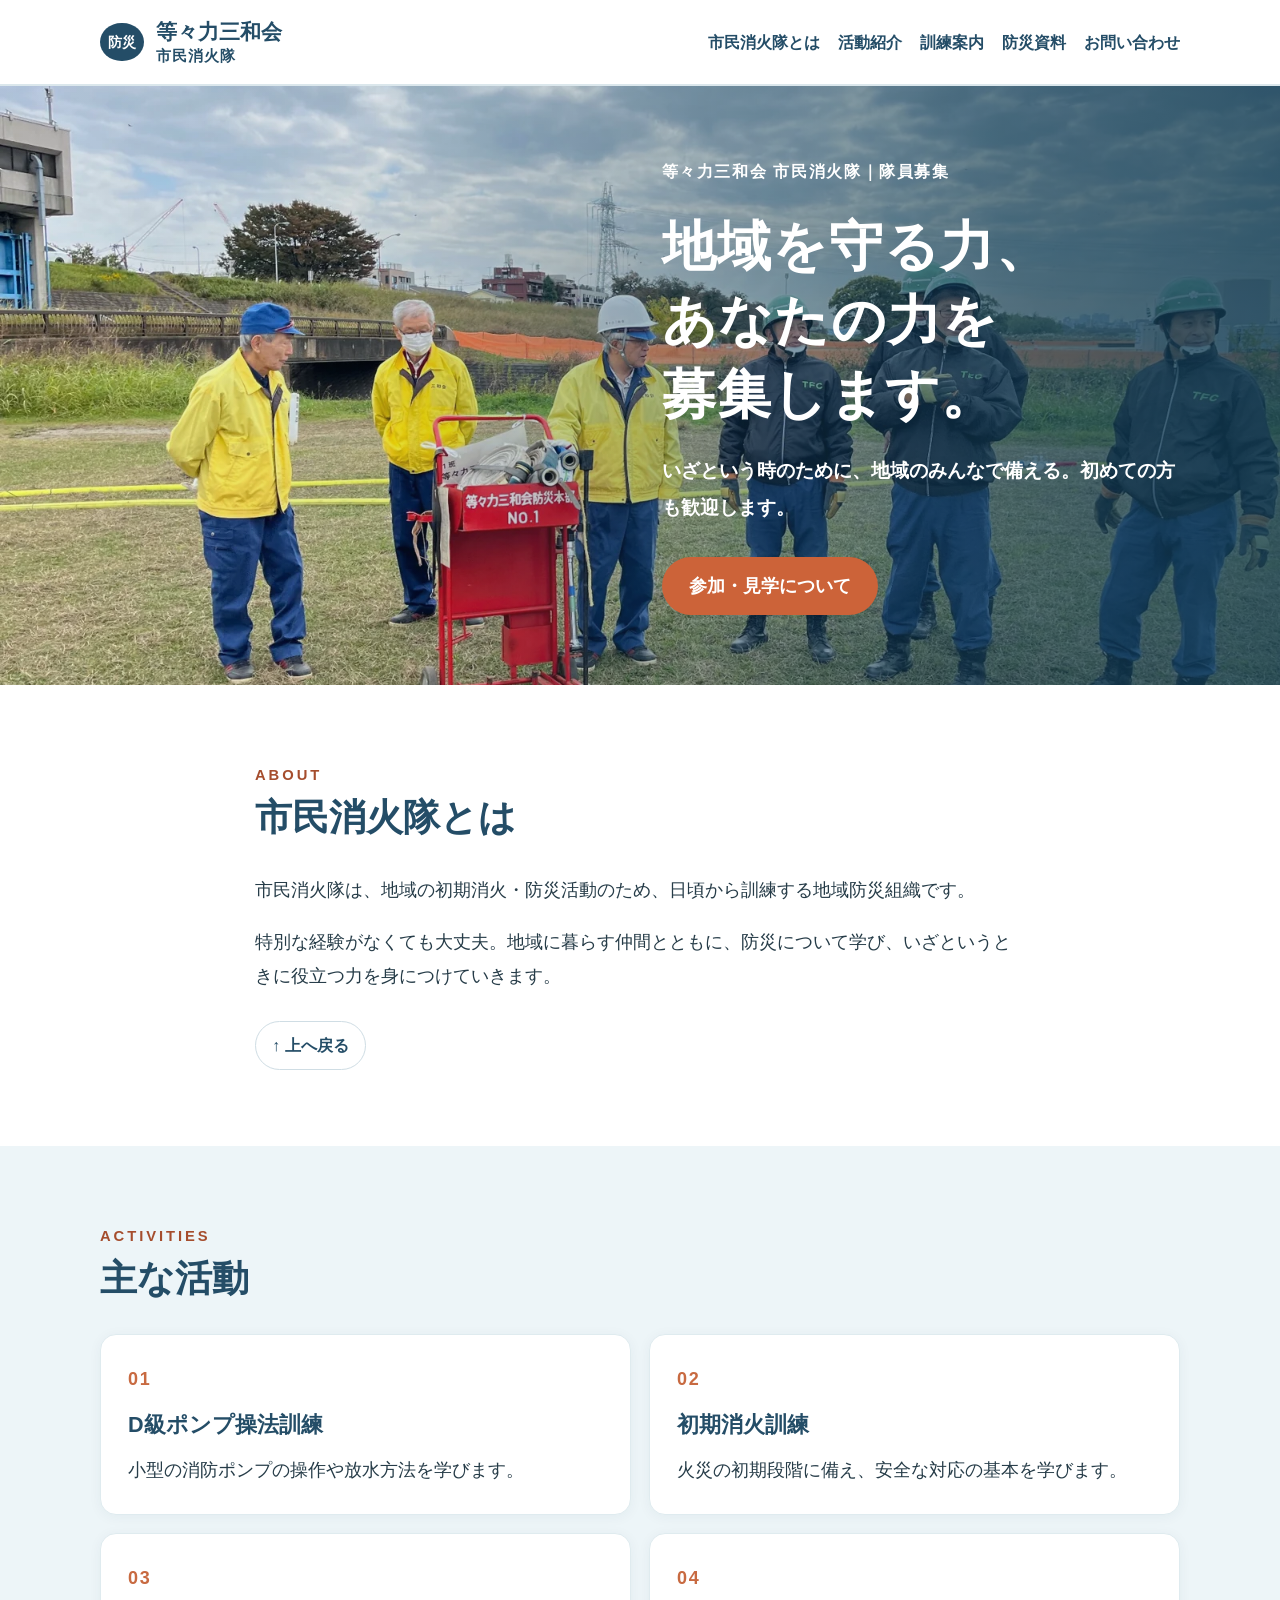
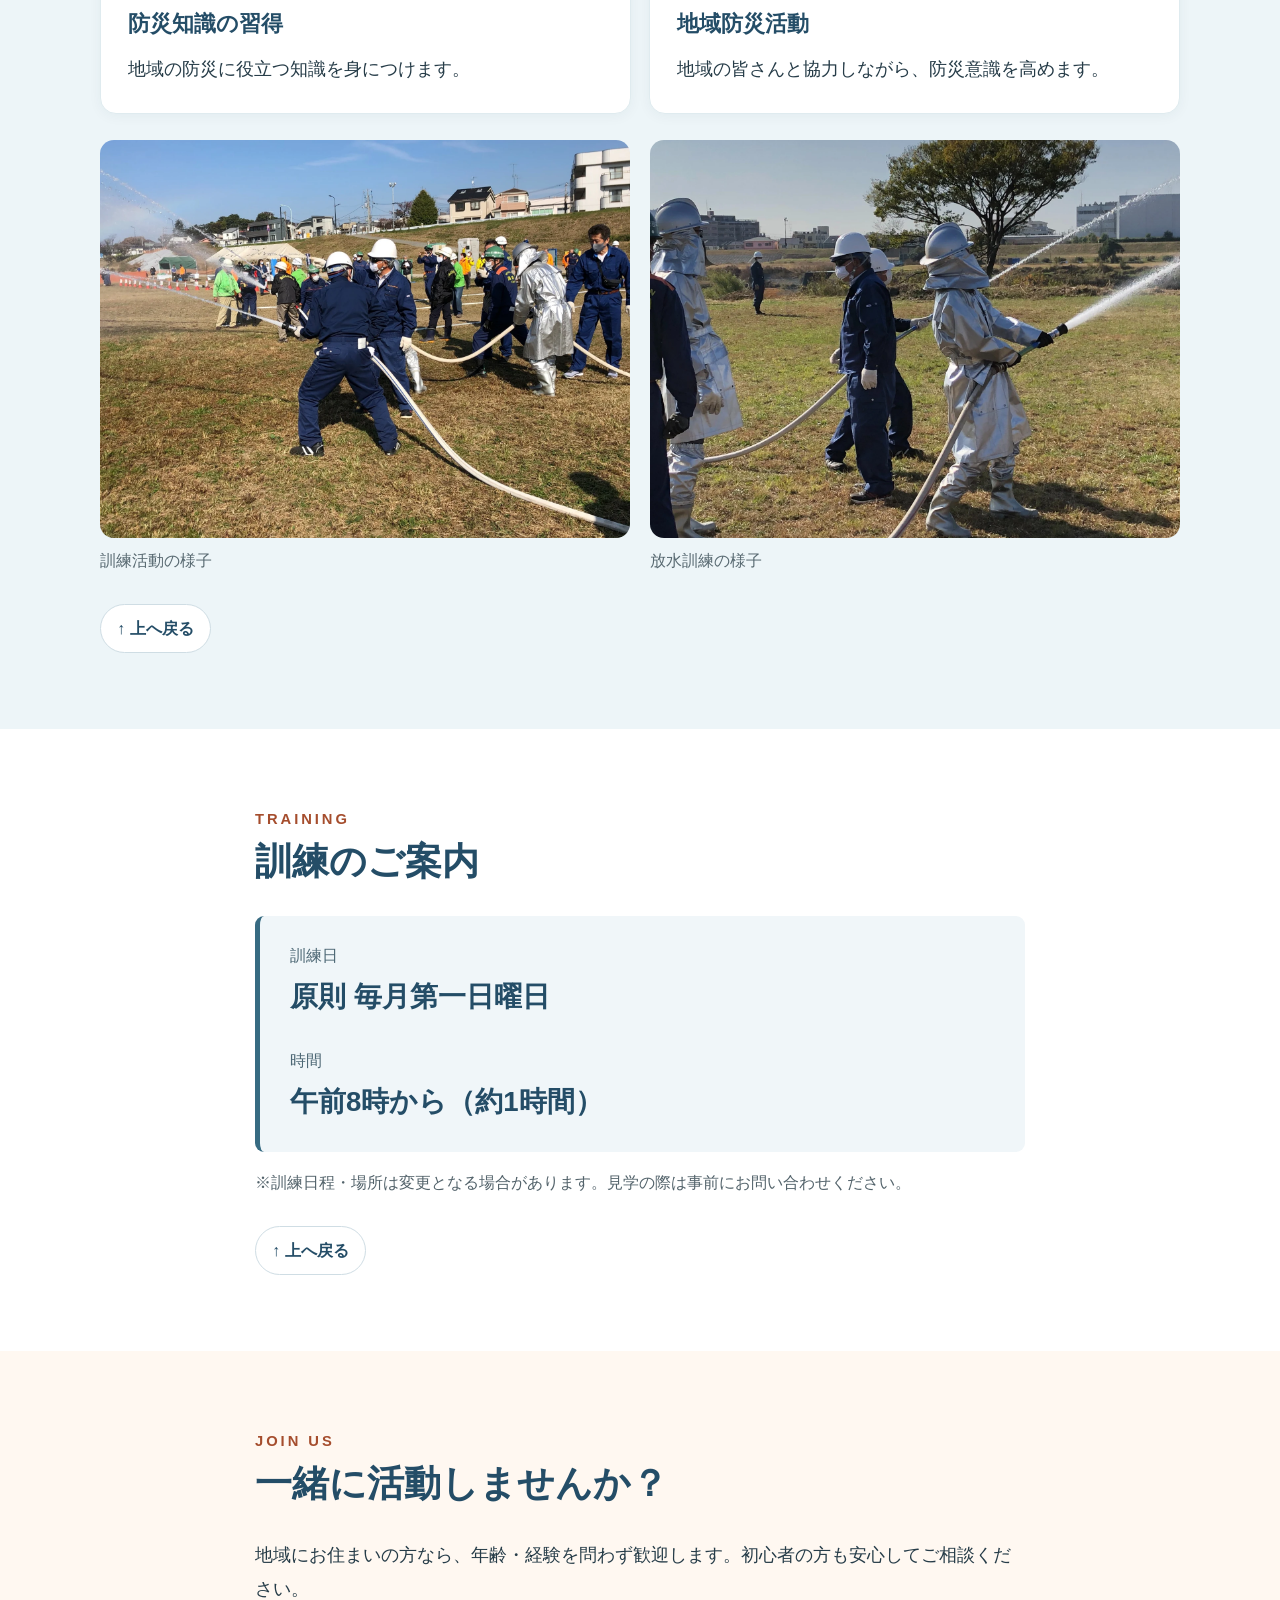
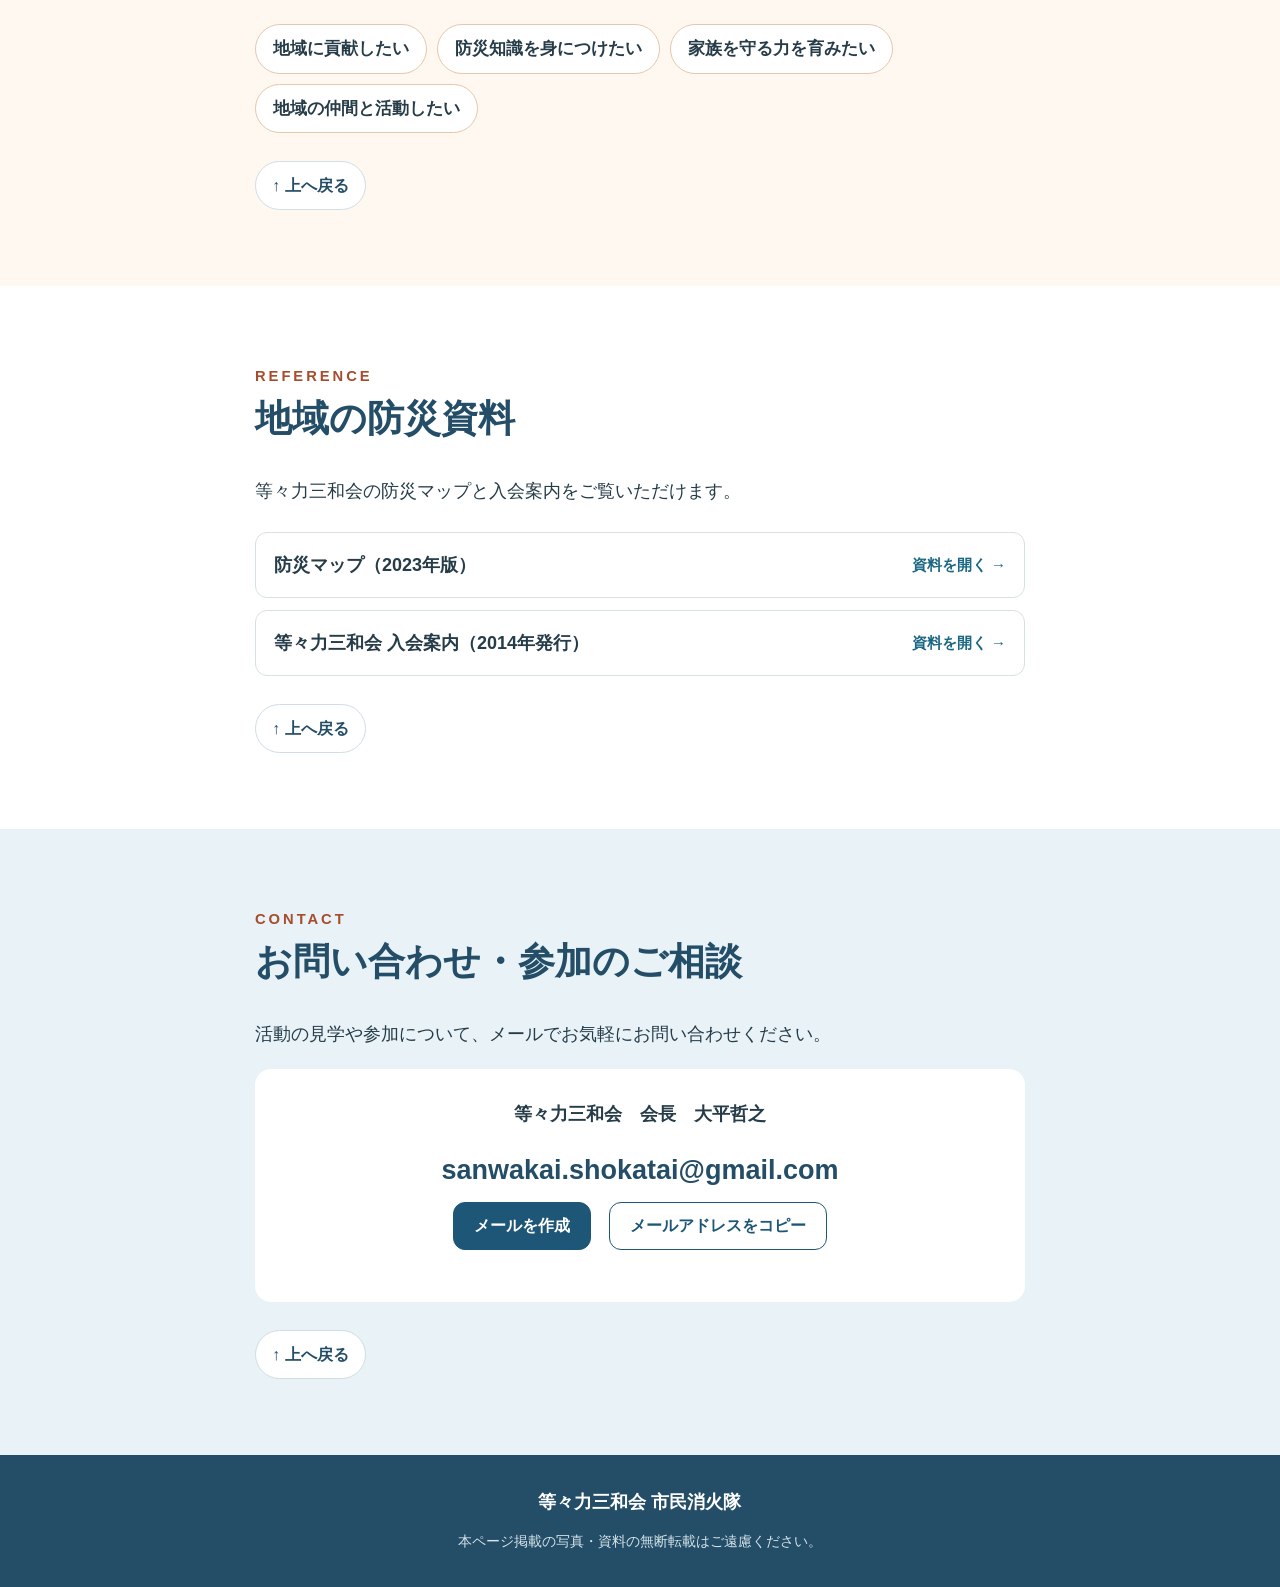
==== index.html @ b54fa3dc "市民消火隊ホームページ 初回登録" ====
<!doctype html>
<html lang="ja">
<head>
<meta charset="utf-8">
<meta name="viewport" content="width=device-width, initial-scale=1">
<meta name="description" content="等々力三和会 市民消火隊の活動紹介と隊員募集。原則毎月第一日曜日の午前8時から訓練を行っています。">
<meta name="theme-color" content="#173f56">
<title>市民消火隊員募集｜等々力三和会</title>
<link rel="stylesheet" href="style.css">
</head>
<body>
<a class="skip" href="#main">本文へ移動</a>
<header class="header" id="page-top">
 <div class="wrap header-inner">
  <a class="brand" href="#top"><span class="brand-mark">防災</span><span>等々力三和会<small>市民消火隊</small></span></a>
  <nav aria-label="ページ内メニュー">
    <a href="#about">市民消火隊とは</a>
    <a href="#activities">活動紹介</a>
    <a href="#schedule">訓練案内</a>
    <a href="#resources">防災資料</a>
    <a href="#contact">お問い合わせ</a>
  </nav>
 </div>
</header>

<main id="main">
<section class="hero" id="top" aria-labelledby="hero-title">
 <img class="hero-img" src="images/training-team.webp" alt="訓練会場で小型ポンプを囲む参加者の様子" width="1536" height="1024">
 <div class="hero-shade"></div>
 <div class="wrap hero-content">
  <div class="hero-text">
   <p class="kicker">等々力三和会 市民消火隊｜隊員募集</p>
   <h1 id="hero-title">地域を守る力、<br>あなたの力を<br>募集します。</h1>
   <p class="hero-lead">いざという時のために、地域のみんなで備える。<br>初めての方も歓迎します。</p>
   <a href="#contact" class="button button-accent">参加・見学について</a>
  </div>
 </div>
</section>

<section class="section" id="about">
 <div class="wrap narrow">
  <p class="eyebrow">ABOUT</p>
  <h2>市民消火隊とは</h2>
  <p>市民消火隊は、地域の初期消火・防災活動のため、日頃から訓練する地域防災組織です。</p>
  <p>特別な経験がなくても大丈夫。地域に暮らす仲間とともに、防災について学び、いざというときに役立つ力を身につけていきます。</p>
  <p class="backline"><a class="back-button" href="#page-top">↑ 上へ戻る</a></p>
 </div>
</section>

<section class="section section-tint" id="activities">
 <div class="wrap">
  <p class="eyebrow">ACTIVITIES</p>
  <h2>主な活動</h2>
  <div class="cards">
    <article class="card"><span class="number">01</span><h3>D級ポンプ操法訓練</h3><p>小型の消防ポンプの操作や放水方法を学びます。</p></article>
    <article class="card"><span class="number">02</span><h3>初期消火訓練</h3><p>火災の初期段階に備え、安全な対応の基本を学びます。</p></article>
    <article class="card"><span class="number">03</span><h3>防災知識の習得</h3><p>地域の防災に役立つ知識を身につけます。</p></article>
    <article class="card"><span class="number">04</span><h3>地域防災活動</h3><p>地域の皆さんと協力しながら、防災意識を高めます。</p></article>
  </div>
  <div class="photos">
    <figure><img src="images/training-wide.webp" loading="lazy" alt="屋外での合同放水訓練の様子"><figcaption>訓練活動の様子</figcaption></figure>
    <figure><img src="images/training-water.webp" loading="lazy" alt="放水訓練を行う隊員の様子"><figcaption>放水訓練の様子</figcaption></figure>
  </div>
  <p class="backline"><a class="back-button" href="#page-top">↑ 上へ戻る</a></p>
 </div>
</section>

<section class="section" id="schedule">
 <div class="wrap narrow">
  <p class="eyebrow">TRAINING</p>
  <h2>訓練のご案内</h2>
  <div class="schedule-box">
    <div><span>訓練日</span><strong>原則 毎月第一日曜日</strong></div>
    <div><span>時間</span><strong>午前8時から（約1時間）</strong></div>
  </div>
  <p class="note">※訓練日程・場所は変更となる場合があります。見学の際は事前にお問い合わせください。</p>
  <p class="backline"><a class="back-button" href="#page-top">↑ 上へ戻る</a></p>
 </div>
</section>

<section class="section section-soft" id="join">
 <div class="wrap narrow">
  <p class="eyebrow">JOIN US</p>
  <h2>一緒に活動しませんか？</h2>
  <p>地域にお住まいの方なら、年齢・経験を問わず歓迎します。初心者の方も安心してご相談ください。</p>
  <div class="pill-list">
    <span>地域に貢献したい</span>
    <span>防災知識を身につけたい</span>
    <span>家族を守る力を育みたい</span>
    <span>地域の仲間と活動したい</span>
  </div>
  <p class="backline"><a class="back-button" href="#page-top">↑ 上へ戻る</a></p>
 </div>
</section>

<section class="section" id="resources">
 <div class="wrap narrow">
  <p class="eyebrow">REFERENCE</p>
  <h2>地域の防災資料</h2>
  <p>等々力三和会の防災マップと入会案内をご覧いただけます。</p>
  <div class="resource-list">
    <a href="materials/防災マップ.pdf">防災マップ（2023年版）<span>資料を開く →</span></a>
    <a href="materials/入会案内.pdf">等々力三和会 入会案内（2014年発行）<span>資料を開く →</span></a>
  </div>
  <p class="backline"><a class="back-button" href="#page-top">↑ 上へ戻る</a></p>
 </div>
</section>


<section class="section section-contact" id="contact">
 <div class="wrap narrow">
  <p class="eyebrow">CONTACT</p>
  <h2>お問い合わせ・参加のご相談</h2>
  <p>活動の見学や参加について、メールでお気軽にお問い合わせください。</p>

  <div class="contact-card">
   <strong>等々力三和会　会長　大平哲之</strong>
   <p class="phone-wait" id="contact-email">sanwakai.shokatai@gmail.com</p>
   <p>
    <a class="phone-link" href="mailto:sanwakai.shokatai@gmail.com">メールを作成</a>
    <button type="button" class="phone-link" id="copy-email-button">メールアドレスをコピー</button>
   </p>
   <p id="copy-email-message" role="status" aria-live="polite"></p>
  </div>
  <p class="backline"><a class="back-button" href="#page-top">↑ 上へ戻る</a></p>
 </div>
</section>
  
</main>

<footer>
  <div class="wrap">
    <p>等々力三和会 市民消火隊</p>
    <small>本ページ掲載の写真・資料の無断転載はご遠慮ください。</small>
  </div>
</footer>

<script>
document.getElementById("copy-email-button").addEventListener("click", async function () {
  const email = "sanwakai.shokatai@gmail.com";
  const message = document.getElementById("copy-email-message");

  try {
    if (navigator.clipboard && window.isSecureContext) {
      await navigator.clipboard.writeText(email);
    } else {
      const field = document.createElement("textarea");
      field.value = email;
      field.style.position = "fixed";
      field.style.opacity = "0";
      document.body.appendChild(field);
      field.select();
      const copied = document.execCommand("copy");
      field.remove();
      if (!copied) throw new Error("copy failed");
    }
    message.textContent = "メールアドレスをコピーしました。";
  } catch (error) {
    message.textContent = "コピーできませんでした。表示されたメールアドレスを選択してコピーしてください。";
  }
});
</script>
</body>
</html>
---- style.css ----
*{box-sizing:border-box}
:root{--brand-navy:#244d67;--brand-orange:#cc6339;--pale-blue:#edf5f8;--text:#263c48}
html{scroll-behavior:smooth;font-size:18px}
body{margin:0;color:var(--text);background:#fff;font-family:"Yu Gothic","Hiragino Kaku Gothic ProN","Meiryo",sans-serif;font-size:1rem;line-height:1.9}
a{color:inherit}
img{max-width:100%;display:block}
.wrap{width:min(1080px,calc(100% - 40px));margin-inline:auto}
.narrow{max-width:770px}
.skip{position:absolute;left:-9999px;background:#fff;padding:10px;z-index:10}
.skip:focus{left:10px}
.header{background:#fff;border-bottom:2px solid #dbe7ec}
.header-inner{display:flex;justify-content:space-between;align-items:center;gap:20px;min-height:84px}
.brand{text-decoration:none;display:flex;gap:12px;align-items:center;font-weight:800;color:var(--brand-navy);font-size:1.18rem;line-height:1.35}
.brand small{display:block;font-size:.83rem;letter-spacing:.07em}
.brand-mark{background:var(--brand-navy);color:#fff;font-size:.78rem;padding:10px 8px;border-radius:50%}
nav{display:flex;gap:18px;flex-wrap:wrap}
nav a{text-decoration:none;font-size:.9rem;font-weight:700;color:var(--brand-navy)}
nav a:hover,nav a:focus{text-decoration:underline}

.hero{position:relative;min-height:570px;display:flex;align-items:center;color:#fff;background:var(--brand-navy);overflow:hidden}
.hero-img,.hero-shade{position:absolute;inset:0;width:100%;height:100%}
.hero-img{object-fit:cover;object-position:center 39%}
.hero-shade{
  background:linear-gradient(90deg,
    rgba(18,60,82,.03) 0%,
    rgba(18,60,82,.10) 30%,
    rgba(18,60,82,.42) 57%,
    rgba(18,60,82,.68) 78%,
    rgba(18,60,82,.80) 100%)
}
.hero-content{position:relative;padding-block:70px}
.kicker{font-weight:800;letter-spacing:.1em;font-size:.9rem}
.hero h1{font-size:clamp(2.25rem,5vw,3.6rem);line-height:1.38;letter-spacing:.025em;margin:22px 0}
.hero-lead{font-weight:600;font-size:1.06rem}
.button{display:inline-block;background:var(--brand-orange);color:#fff;text-decoration:none;padding:12px 27px;border-radius:40px;font-weight:800;margin-top:12px}
.button:hover,.button:focus{background:#a94b28}

.section{padding:76px 0}
.section-tint{background:var(--pale-blue)}
.section-soft{background:#fff8f1}
.section-contact{background:#e8f2f7}
.eyebrow{color:#a54d2d;font-weight:900;font-size:.82rem;letter-spacing:.2em;margin:0 0 2px}
h2{font-size:clamp(1.65rem,3vw,2.05rem);color:var(--brand-navy);margin:0 0 28px;line-height:1.45}
h3{font-size:1.2rem;color:var(--brand-navy);margin:8px 0}
p{margin-top:0}

.cards{display:grid;grid-template-columns:repeat(2,minmax(0,1fr));gap:18px}
.card{padding:27px;border-radius:16px;background:#fff;border:1px solid #dfebef;box-shadow:0 2px 13px rgba(19,51,69,.05)}
.card p{font-size:1rem;margin-bottom:0}
.number{color:#c86a41;font-weight:900;letter-spacing:.1em}

.photos{display:grid;grid-template-columns:repeat(2,minmax(0,1fr));gap:20px;margin-top:26px}
figure{margin:0}
figure img{width:100%;aspect-ratio:4/3;object-fit:cover;border-radius:14px}
figcaption{font-size:.88rem;color:#586971;margin-top:8px}

.schedule-box{background:#f0f6f9;border-left:5px solid #376b82;padding:24px 30px;border-radius:9px;display:grid;gap:22px}
.schedule-box span{font-size:.9rem;display:block;color:#4d6875}
.schedule-box strong{display:block;color:var(--brand-navy);font-size:clamp(1.24rem,2.9vw,1.53rem)}
.note{font-size:.88rem;line-height:1.85;color:#53636b;margin-top:16px}

.pill-list{display:flex;flex-wrap:wrap;gap:10px}
.pill-list span{border:1px solid #e7c6a9;background:#fff;border-radius:25px;padding:8px 17px;font-weight:700;font-size:.92rem}

.resource-list{display:grid;gap:12px;margin-top:24px}
.resource-list a{border:1px solid #d6e1e4;border-radius:12px;padding:15px 18px;text-decoration:none;font-weight:700;display:flex;justify-content:space-between;gap:12px;align-items:center;font-size:1rem}
.resource-list a span{white-space:nowrap;color:#196783;font-size:.83rem}
.resource-list a:hover,.resource-list a:focus{background:#edf5f6}

.contact-card{background:#fff;text-align:center;padding:28px 14px;border-radius:16px}
.phone-wait{font-weight:900;color:var(--brand-navy);font-size:1.5rem;margin:14px 0 0}
.phone-link{text-decoration:none;color:var(--brand-navy)}
.phone-link:hover,.phone-link:focus{text-decoration:underline}

.backline{margin:28px 0 0}
.back-button{
  display:inline-block;text-decoration:none;font-weight:700;
  color:var(--brand-navy);background:#fff;border:1px solid #cfdde4;
  border-radius:999px;padding:8px 16px;font-size:.9rem
}
.back-button:hover,.back-button:focus{background:#f3f8fa}

footer{background:var(--brand-navy);color:#fff;padding:30px 0;text-align:center}
footer p{font-weight:800;margin-bottom:4px}
footer small{font-size:.75rem;color:#d4e4ea}

@media(min-width:801px){
  .hero-content{
    display:flex;flex-direction:column;align-items:flex-start;
    width:min(1080px,calc(100% - 40px));
    padding-left:clamp(330px,43%,500px)
  }
}

@media(max-width:800px){
  .header-inner{display:block;padding:12px 0}
  nav{padding-top:12px;gap:9px 17px}
  .hero{min-height:550px}
  .hero-content{padding-left:40%}
  .hero-shade{
    background:linear-gradient(90deg,
      rgba(18,60,82,.08) 0%,
      rgba(18,60,82,.28) 42%,
      rgba(18,60,82,.76) 68%,
      rgba(18,60,82,.88) 100%)
  }
}

@media(max-width:560px){
  .wrap{width:min(100% - 32px,1080px)}
  .hero{min-height:570px;align-items:end}
  .hero-img{object-position:center}
  .hero-shade{background:linear-gradient(0deg,rgba(18,60,82,.92),rgba(18,60,82,.12) 92%)}
  .hero-content{padding-left:0;padding-block:35px 48px}
  .hero h1{font-size:2rem}
  .hero-lead{font-size:.96rem}
  .section{padding-top:52px;padding-bottom:52px}
  .cards,.photos{grid-template-columns:1fr}
  .resource-list a{flex-direction:column;align-items:start}
  .schedule-box{padding:18px}
  nav a{font-size:.83rem}
  h2{font-size:1.6rem}
  .card{padding:22px}
}

@media(prefers-reduced-motion:reduce){html{scroll-behavior:auto}}

/* トップの見出しと説明文をひとまとまりで右側に配置 */
.hero-text{width:100%}
@media(min-width:801px){
 .hero-content{display:block;width:min(1080px,calc(100% - 40px));padding-left:0}
 .hero-text{width:48%;margin-left:auto}
 .hero h1{font-size:clamp(2.15rem,4.2vw,3.15rem)}
 .hero-lead br{display:none}
}
@media(min-width:561px) and (max-width:800px){
 .hero-content{padding-left:0}
 .hero-text{width:54%;margin-left:auto}
 .hero h1{font-size:clamp(1.75rem,4vw,2.6rem)}
 .hero-lead br{display:none}
}
@media(max-width:560px){.hero-text{width:100%;margin-left:0}}
/* PDF閲覧ページ専用 */
.pdf-nav{background:#e8f2f7;border-bottom:1px solid #c9dce5;padding:14px 0}
.pdf-nav .wrap{display:flex;align-items:center;gap:12px;flex-wrap:wrap}
.pdf-nav a{display:inline-block;background:#fff;color:#244d67;border:1px solid #c5d7e0;border-radius:999px;padding:7px 16px;text-decoration:none;font-weight:700}
.pdf-nav a:hover,.pdf-nav a:focus{background:#dcecf3}
.pdf-page{padding:28px 0 42px}
.pdf-page h1{font-size:1.5rem;color:#244d67;line-height:1.45;margin:0 0 14px}
.pdf-frame{display:block;width:100%;height:75vh;min-height:470px;background:#f0f3f5;border:1px solid #becfd5;border-radius:8px}
.pdf-fallback{font-size:.85rem;margin-top:14px}
@media(max-width:560px){.pdf-frame{height:68vh;min-height:380px}}

/* お問い合わせ欄のボタン統一 */
.section-contact .contact-card .phone-link {
  display: inline-flex;
  align-items: center;
  justify-content: center;
  box-sizing: border-box;
  min-height: 48px;
  padding: 10px 20px;
  margin: 6px;
  border: 1px solid #1e5677;
  border-radius: 12px;
  background: #1e5677;
  color: #ffffff;
  font: inherit;
  font-size: 16px;
  font-weight: 600;
  line-height: 1.5;
  text-align: center;
  text-decoration: none;
  cursor: pointer;
}

.section-contact .contact-card button.phone-link {
  background: #ffffff;
  color: #1e5677;
}

.section-contact .contact-card .phone-link:hover,
.section-contact .contact-card .phone-link:focus-visible {
  background: #e8f3f9;
  color: #1e5677;
}

@media (max-width: 600px) {
  .section-contact .contact-card .phone-link {
    width: calc(100% - 12px);
    max-width: 320px;
  }
}
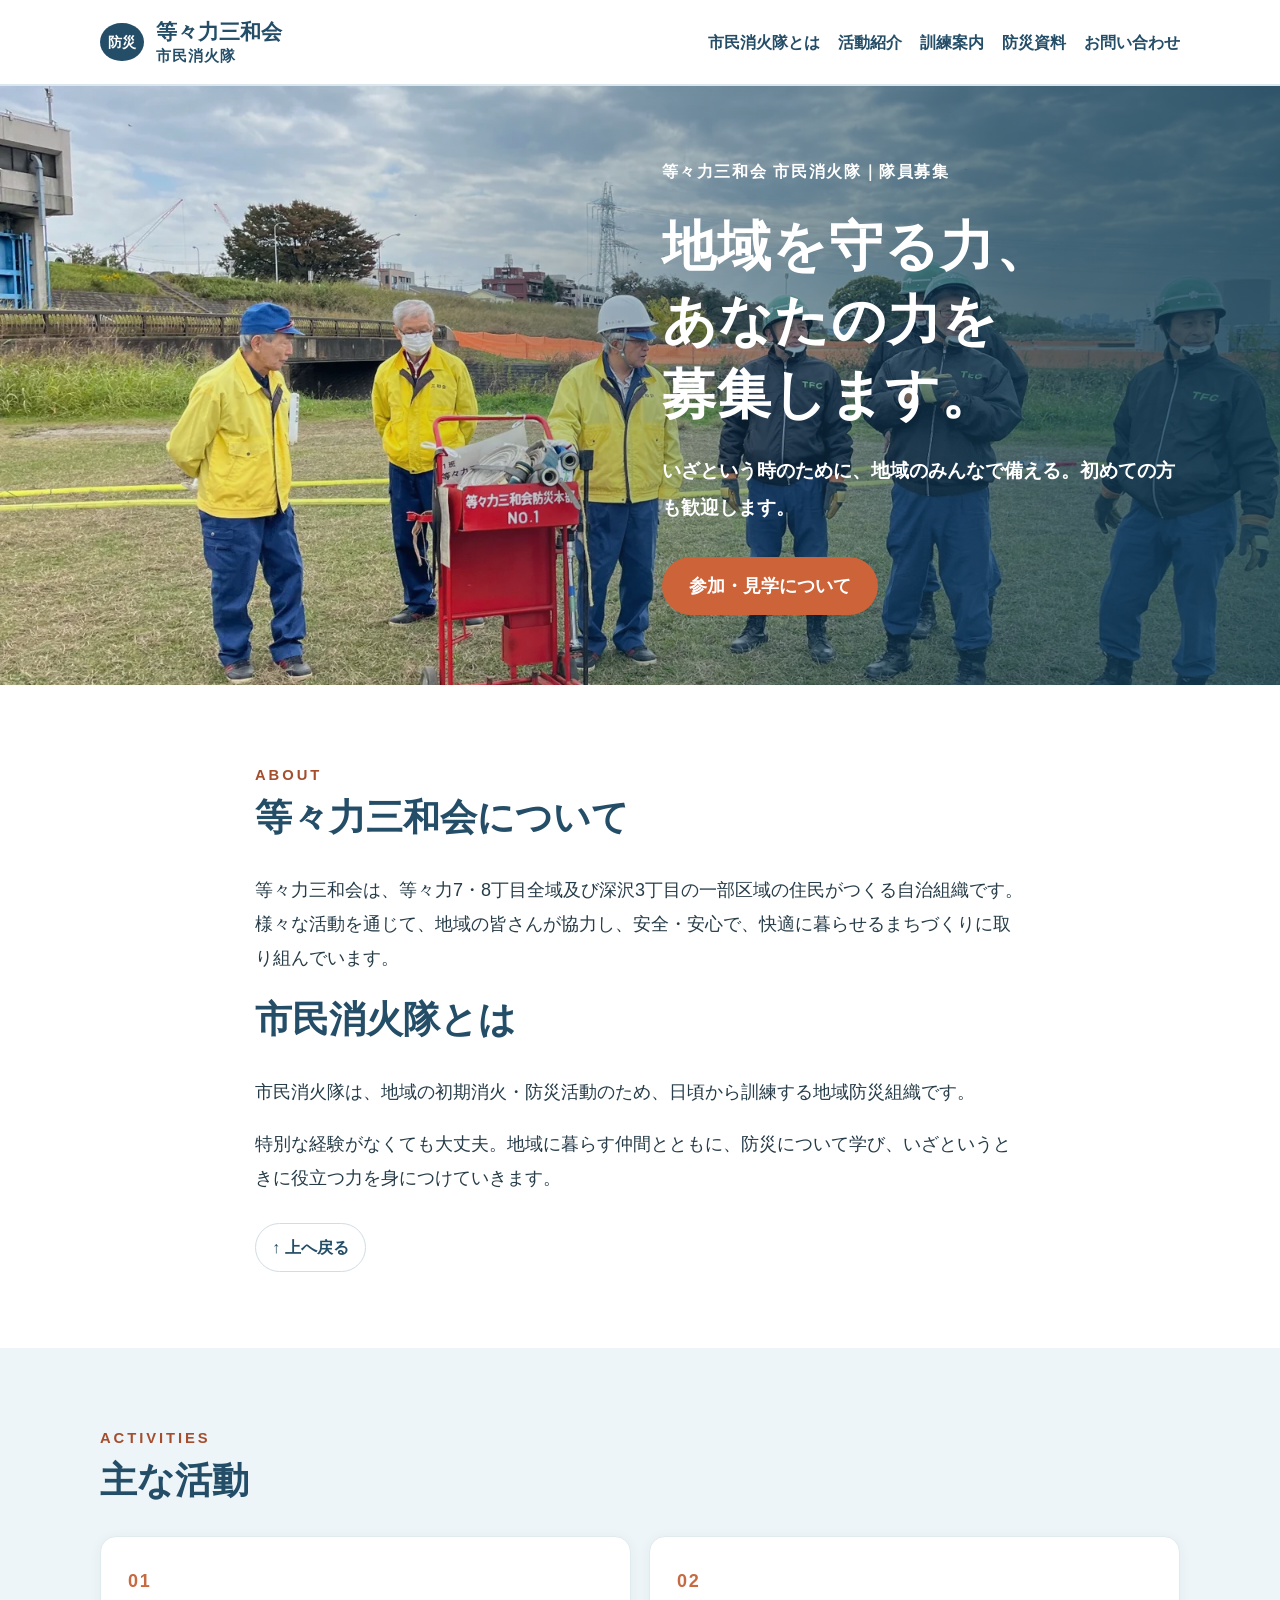
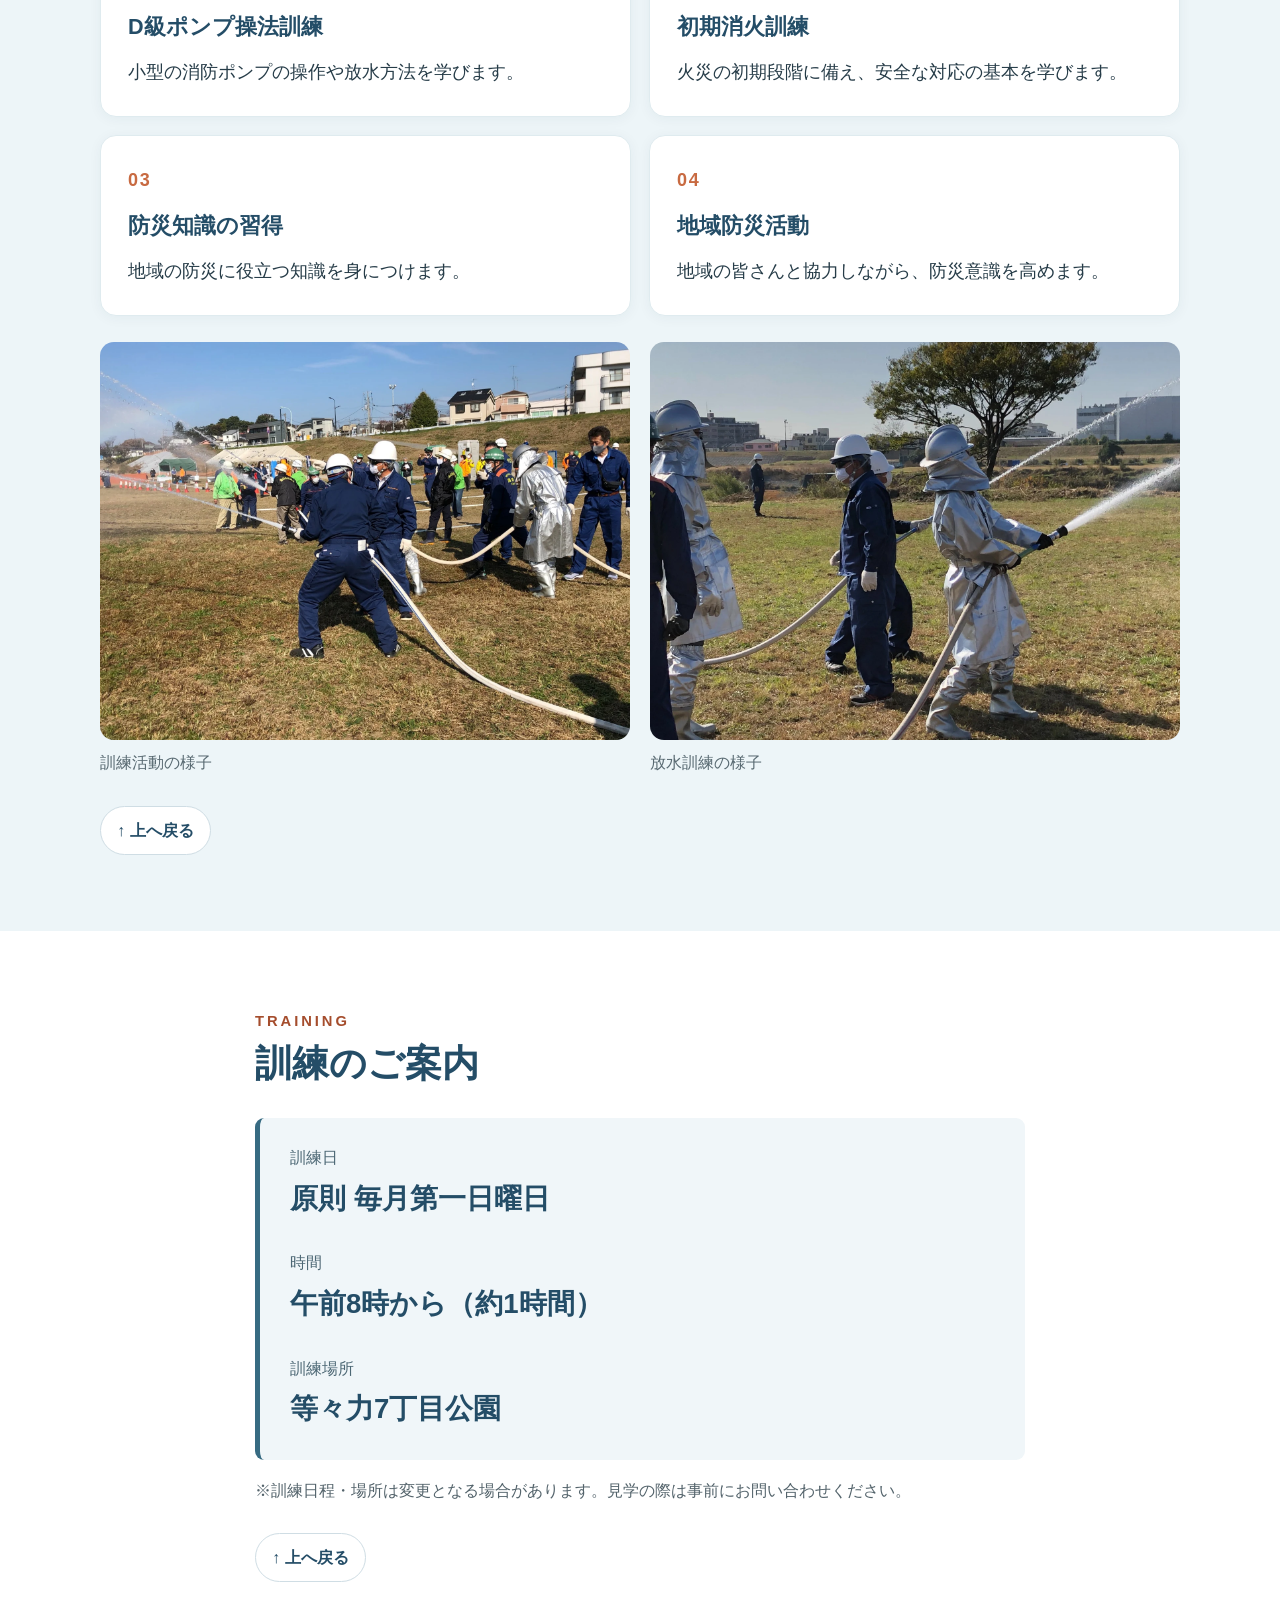
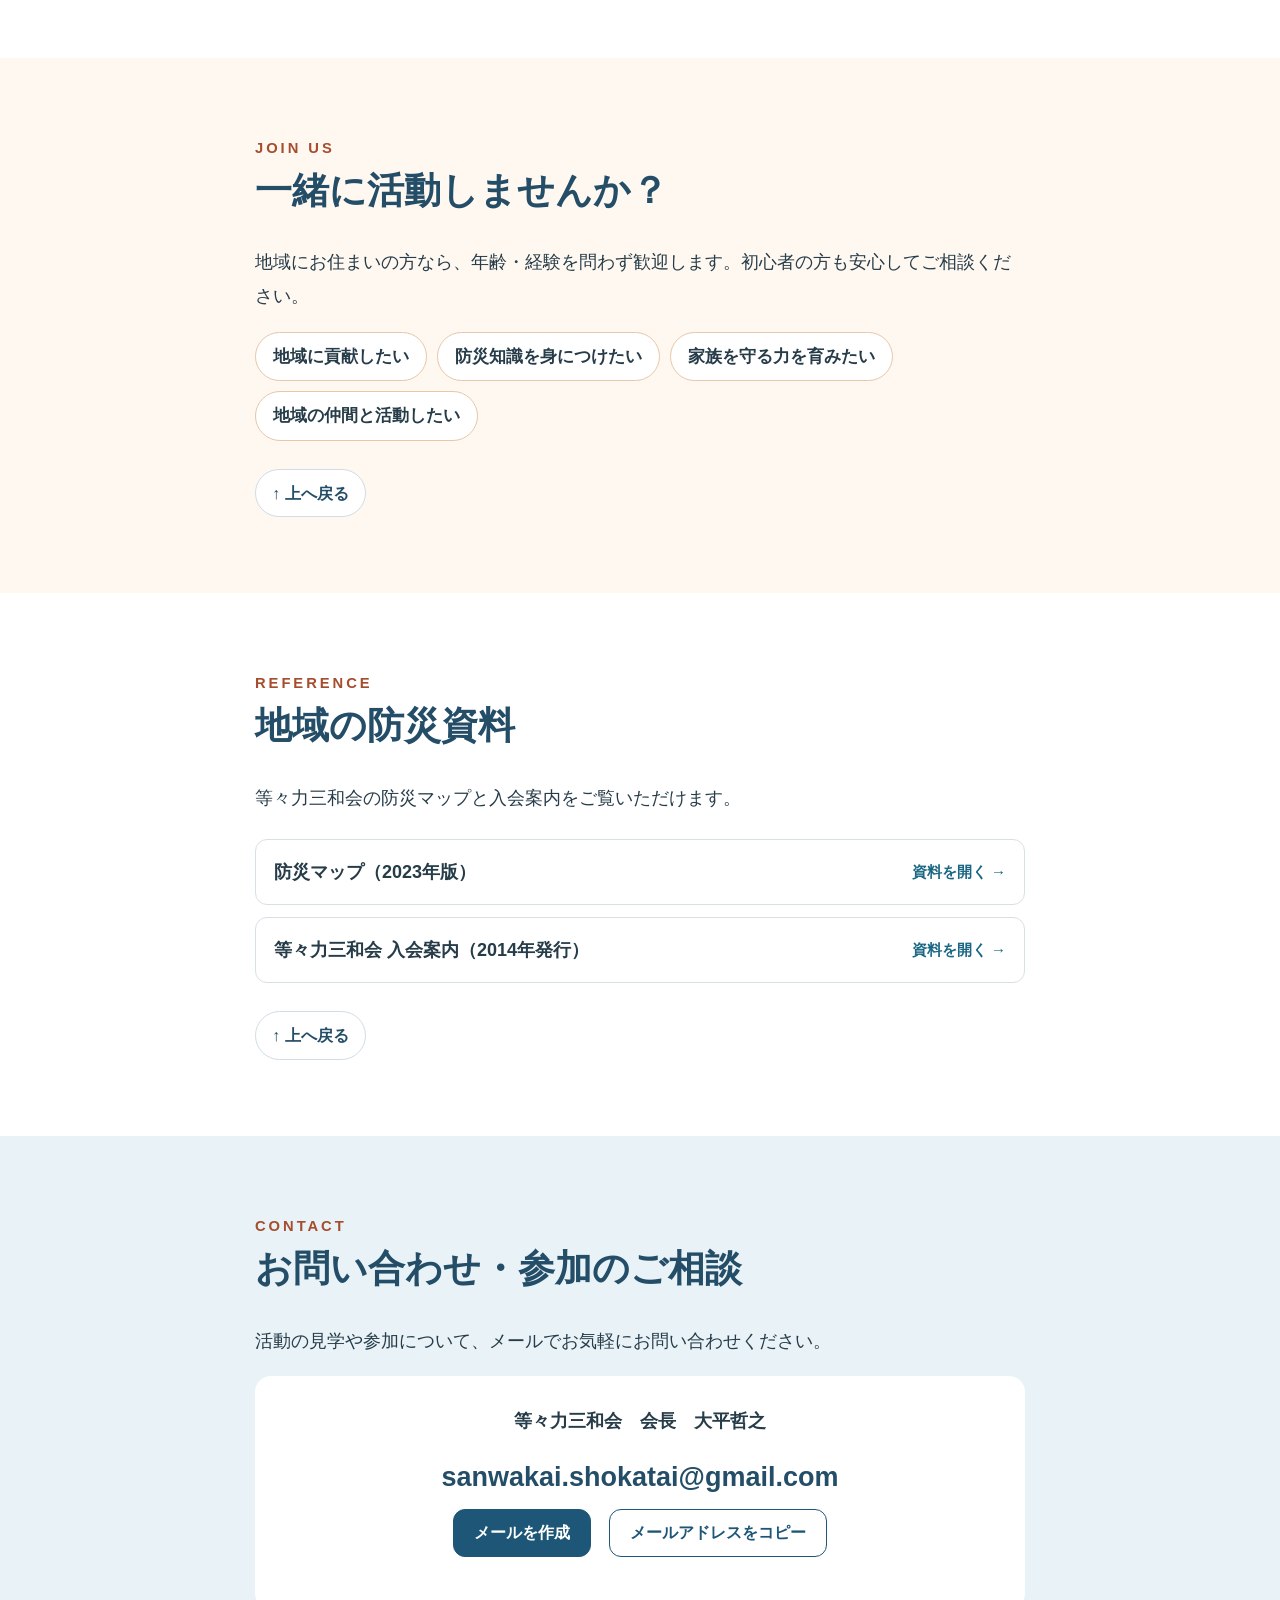
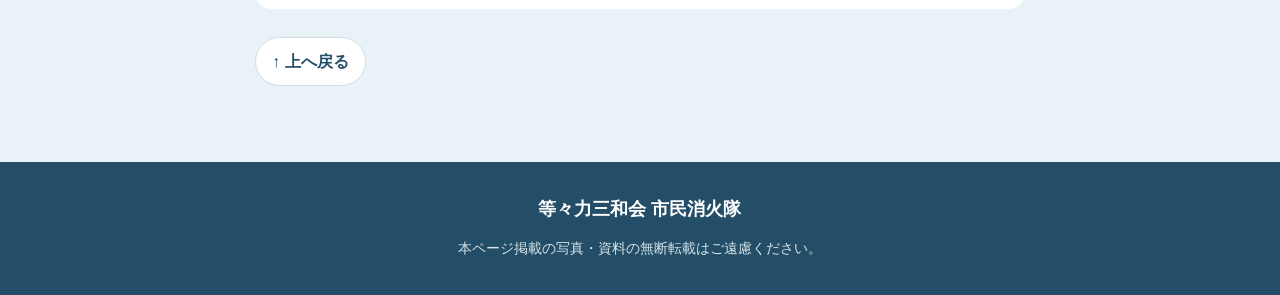
==== commit e383a140: "町会紹介・訓練場所追加、スマートフォン表示改善" ====
--- a/index.html
+++ b/index.html
@@ -37,12 +37,19 @@
  </div>
 </section>
 
+
 <section class="section" id="about">
  <div class="wrap narrow">
   <p class="eyebrow">ABOUT</p>
+
+  <h2>等々力三和会について</h2>
+  <p>等々力三和会は、等々力7・8丁目全域及び深沢3丁目の一部区域の住民がつくる自治組織です。
+    様々な活動を通じて、地域の皆さんが協力し、安全・安心で、快適に暮らせるまちづくりに取り組んでいます。</p>
+
   <h2>市民消火隊とは</h2>
   <p>市民消火隊は、地域の初期消火・防災活動のため、日頃から訓練する地域防災組織です。</p>
   <p>特別な経験がなくても大丈夫。地域に暮らす仲間とともに、防災について学び、いざというときに役立つ力を身につけていきます。</p>
+
   <p class="backline"><a class="back-button" href="#page-top">↑ 上へ戻る</a></p>
  </div>
 </section>
@@ -69,10 +76,13 @@
  <div class="wrap narrow">
   <p class="eyebrow">TRAINING</p>
   <h2>訓練のご案内</h2>
-  <div class="schedule-box">
-    <div><span>訓練日</span><strong>原則 毎月第一日曜日</strong></div>
-    <div><span>時間</span><strong>午前8時から（約1時間）</strong></div>
-  </div>
+  
+<div class="schedule-box">
+  <div><span>訓練日</span><strong>原則 毎月第一日曜日</strong></div>
+  <div><span>時間</span><strong>午前8時から（約1時間）</strong></div>
+  <div><span>訓練場所</span><strong>等々力7丁目公園</strong></div>
+</div>
+
   <p class="note">※訓練日程・場所は変更となる場合があります。見学の際は事前にお問い合わせください。</p>
   <p class="backline"><a class="back-button" href="#page-top">↑ 上へ戻る</a></p>
  </div>
--- a/style.css
+++ b/style.css
@@ -190,3 +190,13 @@
     max-width: 320px;
   }
 }
+
+/* スマートフォンのメールアドレス表示調整 */
+@media (max-width: 600px) {
+  #contact-email {
+    font-size: clamp(12px, 3.2vw, 18px);
+    overflow-wrap: anywhere;
+    word-break: break-word;
+    text-align: center;
+  }
+}
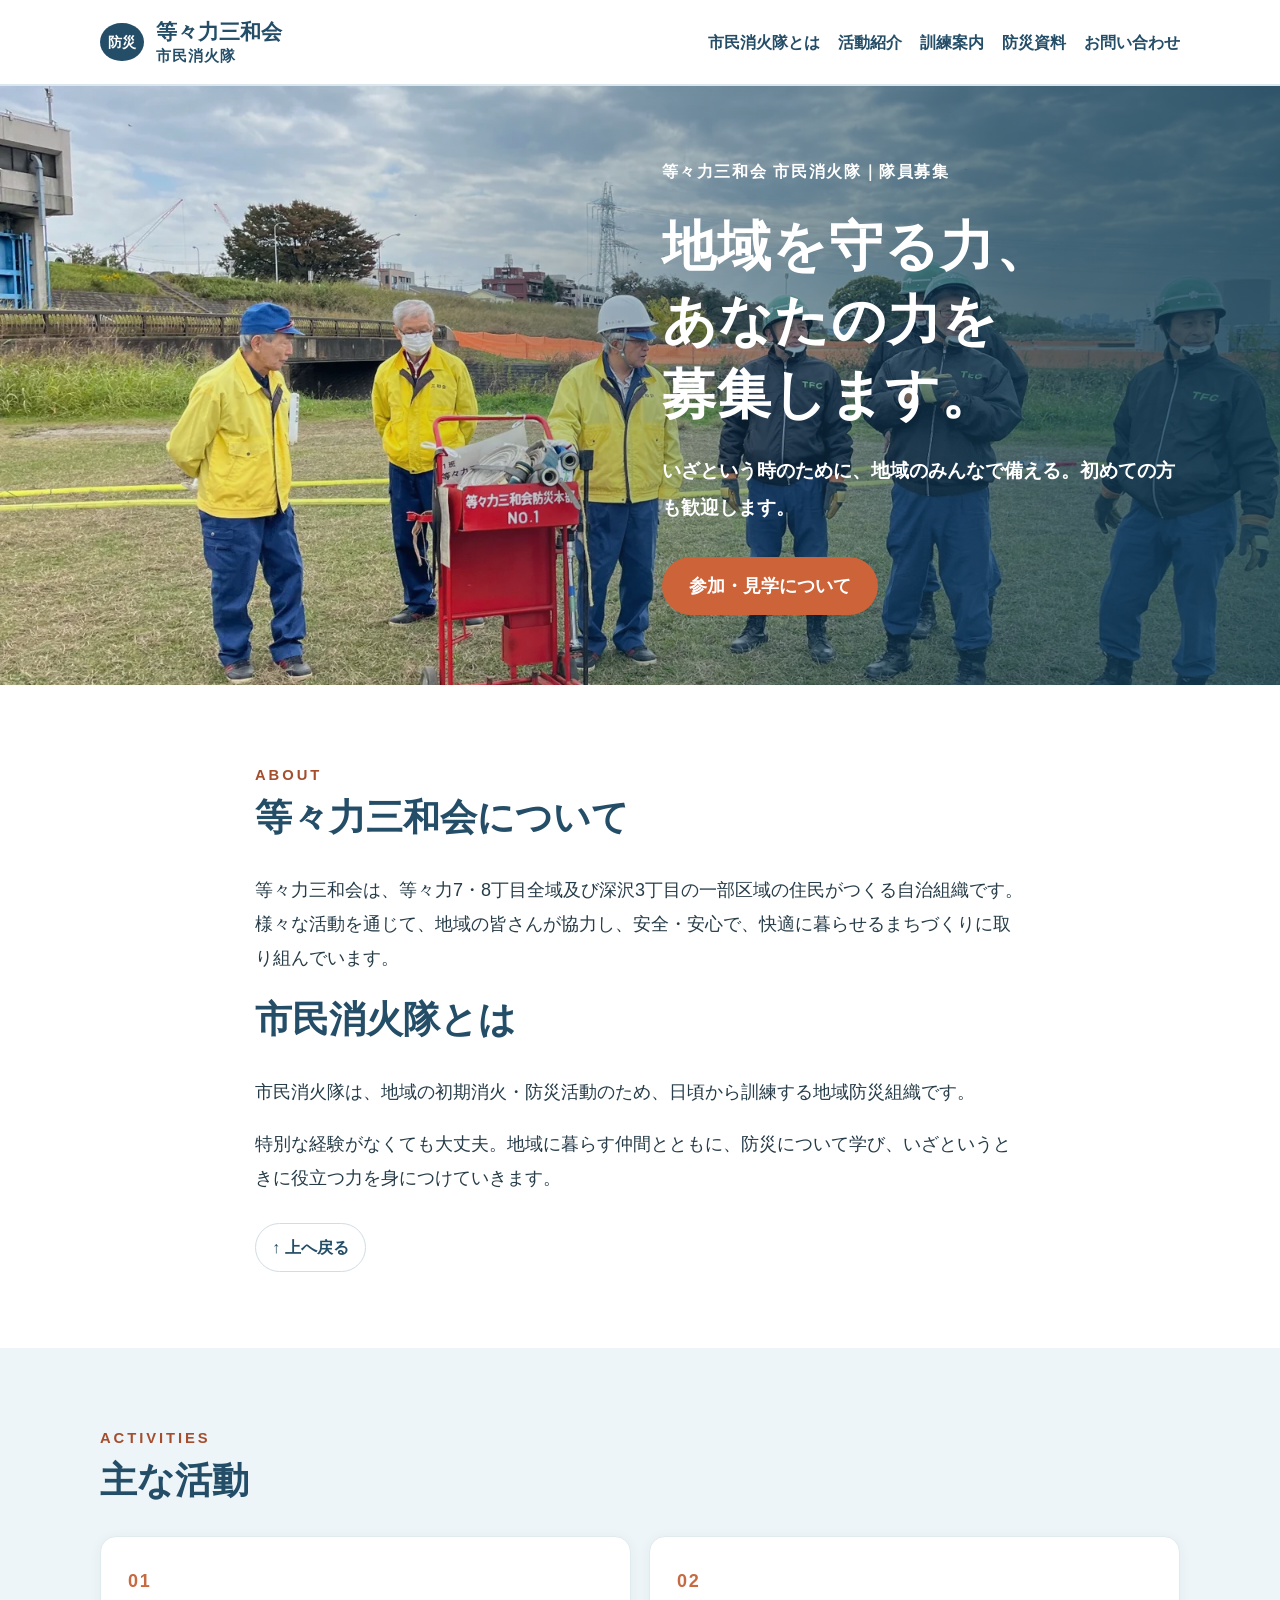
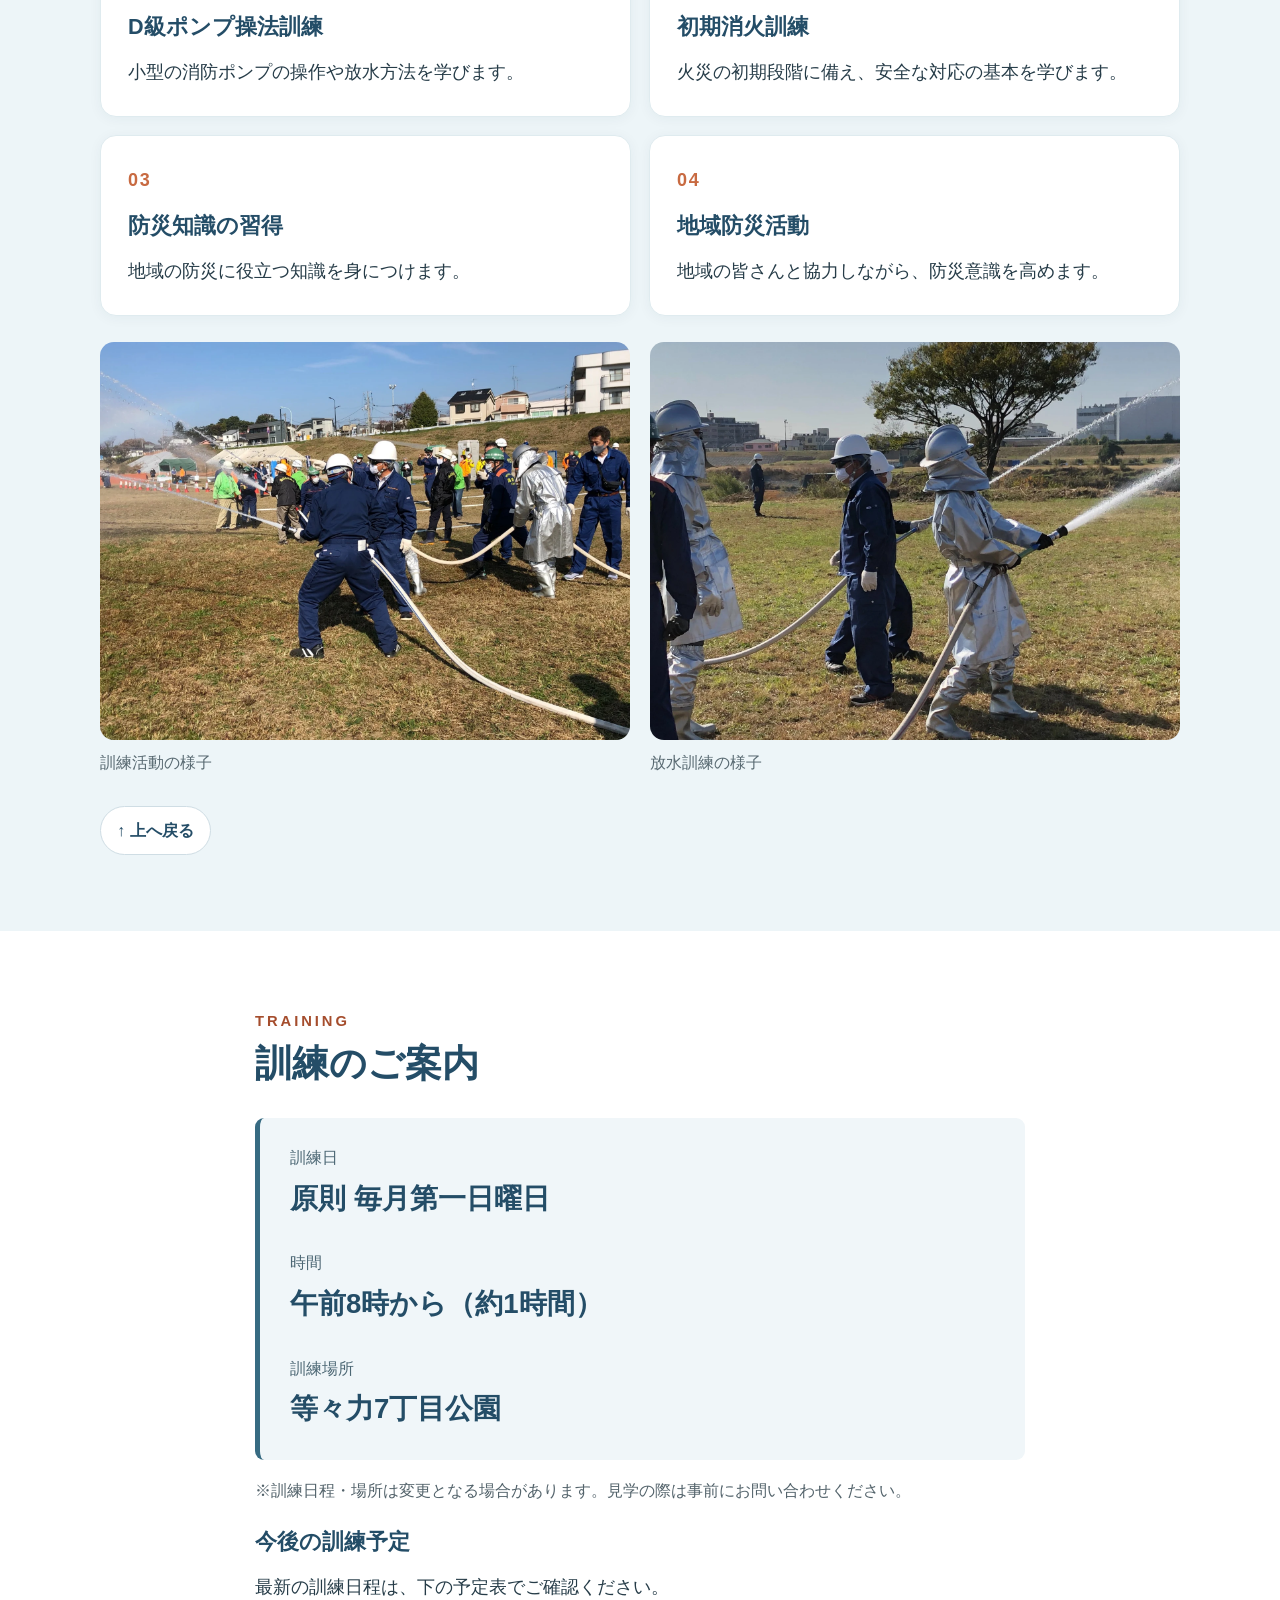
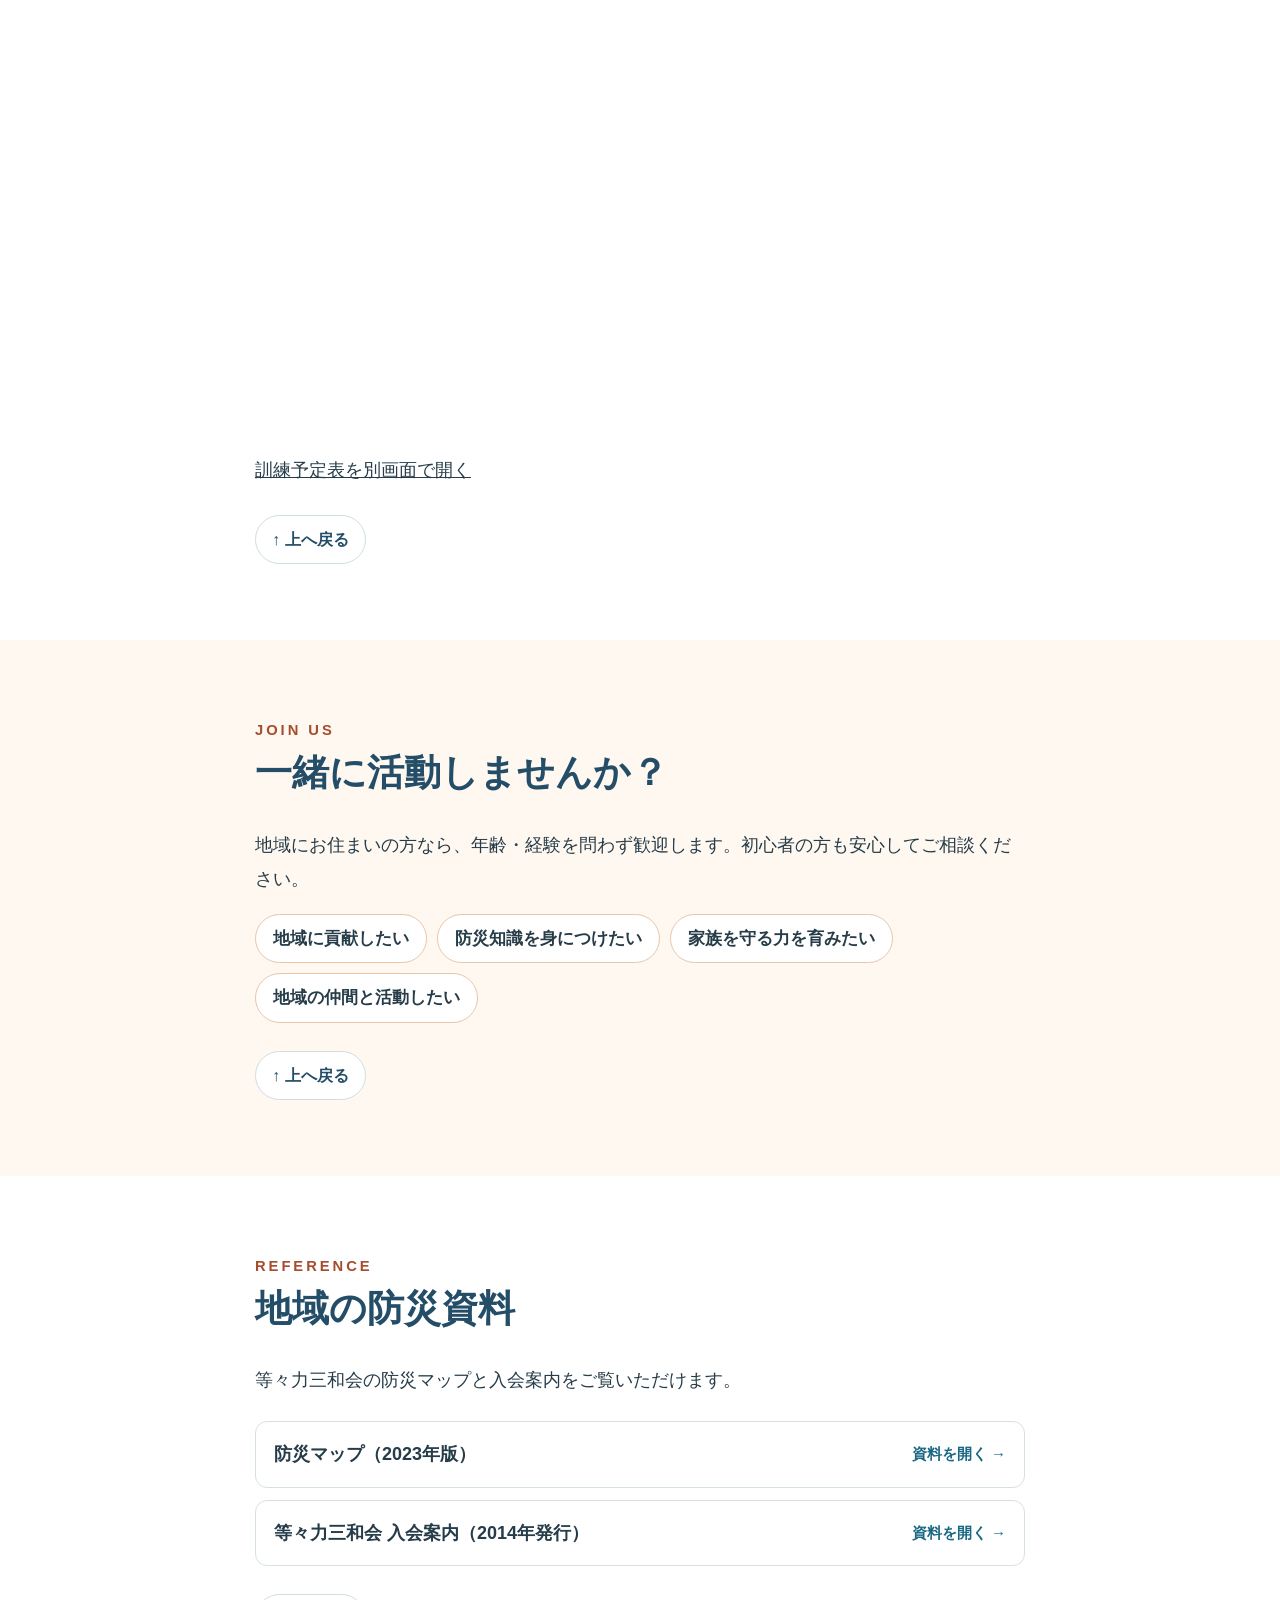
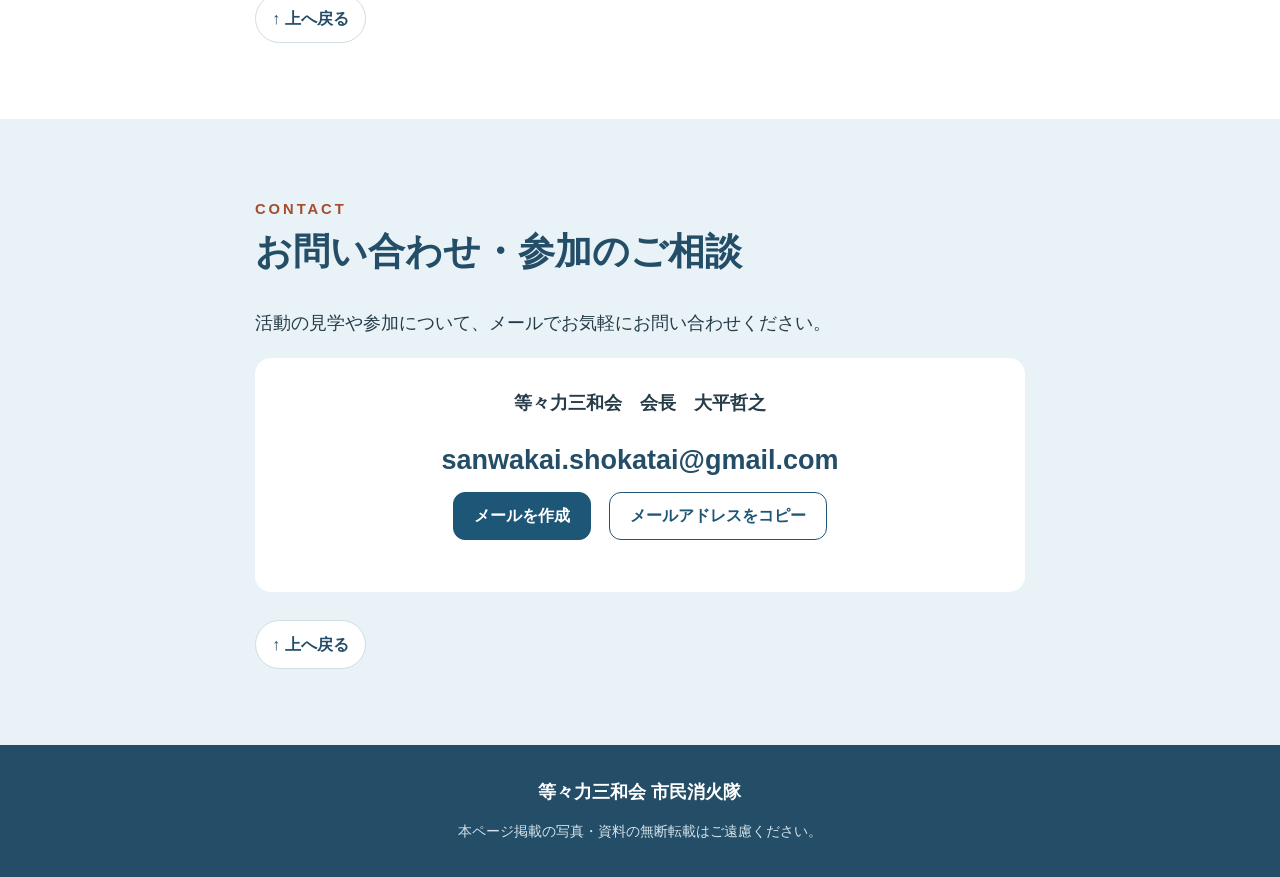
==== commit 679851da: "訓練予定表（Googleカレンダー）を追加" ====
--- a/index.html
+++ b/index.html
@@ -72,21 +72,40 @@
  </div>
 </section>
 
+
 <section class="section" id="schedule">
  <div class="wrap narrow">
   <p class="eyebrow">TRAINING</p>
   <h2>訓練のご案内</h2>
-  
-<div class="schedule-box">
-  <div><span>訓練日</span><strong>原則 毎月第一日曜日</strong></div>
-  <div><span>時間</span><strong>午前8時から（約1時間）</strong></div>
-  <div><span>訓練場所</span><strong>等々力7丁目公園</strong></div>
-</div>
+
+  <div class="schedule-box">
+   <div><span>訓練日</span><strong>原則 毎月第一日曜日</strong></div>
+   <div><span>時間</span><strong>午前8時から（約1時間）</strong></div>
+   <div><span>訓練場所</span><strong>等々力7丁目公園</strong></div>
+  </div>
 
   <p class="note">※訓練日程・場所は変更となる場合があります。見学の際は事前にお問い合わせください。</p>
+
+  <h3>今後の訓練予定</h3>
+  <p>最新の訓練日程は、下の予定表でご確認ください。</p>
+
+  <iframe
+   title="市民消火隊 訓練予定表"
+   src="https://calendar.google.com/calendar/embed?src=0223aee15358709bcc2c9262bf3edf2f1c817088f6c6058ea64d36880e7bf7a7%40group.calendar.google.com&amp;ctz=Asia%2FTokyo&amp;mode=AGENDA"
+   style="width:100%;height:420px;border:0;"
+   loading="lazy">
+  </iframe>
+
+  <p>
+   <a href="https://calendar.google.com/calendar/embed?src=0223aee15358709bcc2c9262bf3edf2f1c817088f6c6058ea64d36880e7bf7a7%40group.calendar.google.com&amp;ctz=Asia%2FTokyo&amp;mode=AGENDA">
+    訓練予定表を別画面で開く
+   </a>
+  </p>
+
   <p class="backline"><a class="back-button" href="#page-top">↑ 上へ戻る</a></p>
  </div>
 </section>
+
 
 <section class="section section-soft" id="join">
  <div class="wrap narrow">
--- a/style.css
+++ b/style.css
@@ -194,7 +194,7 @@
 /* スマートフォンのメールアドレス表示調整 */
 @media (max-width: 600px) {
   #contact-email {
-    font-size: clamp(12px, 3.2vw, 18px);
+    font-size: 22px;
     overflow-wrap: anywhere;
     word-break: break-word;
     text-align: center;
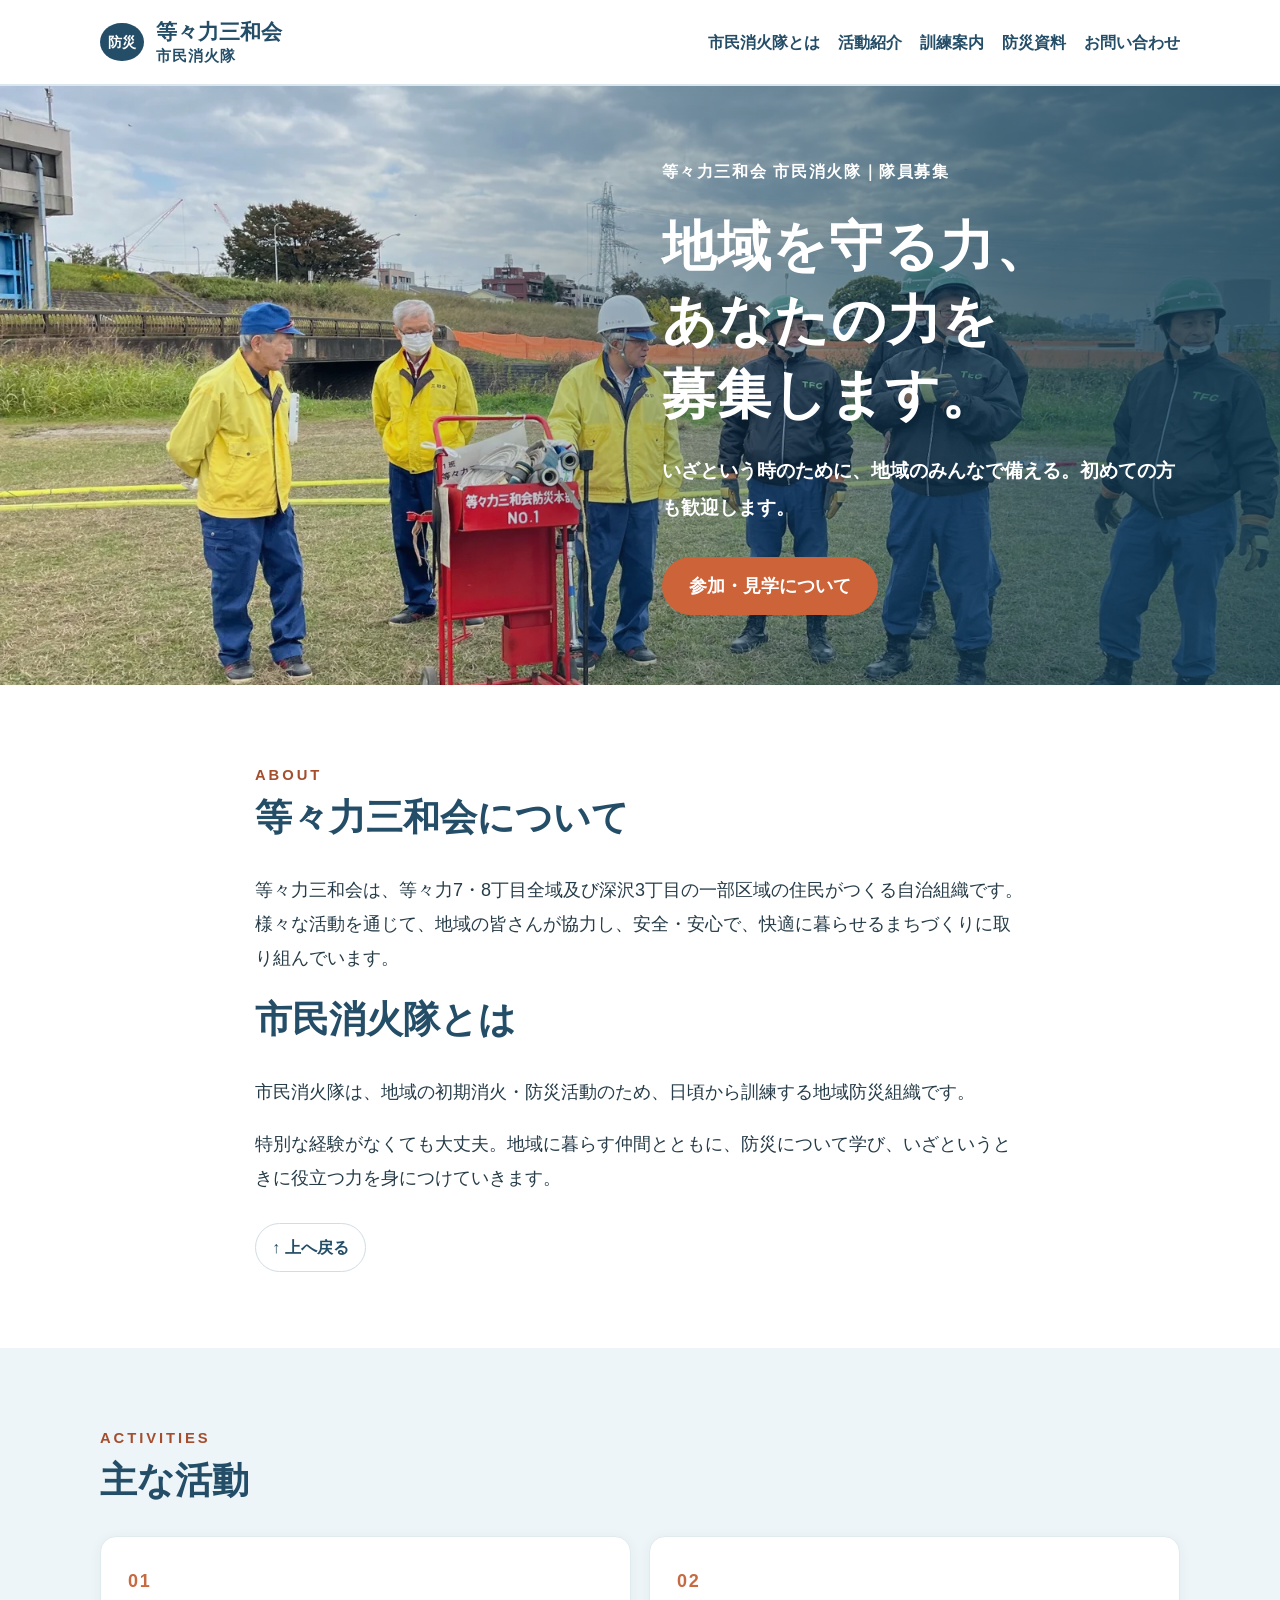
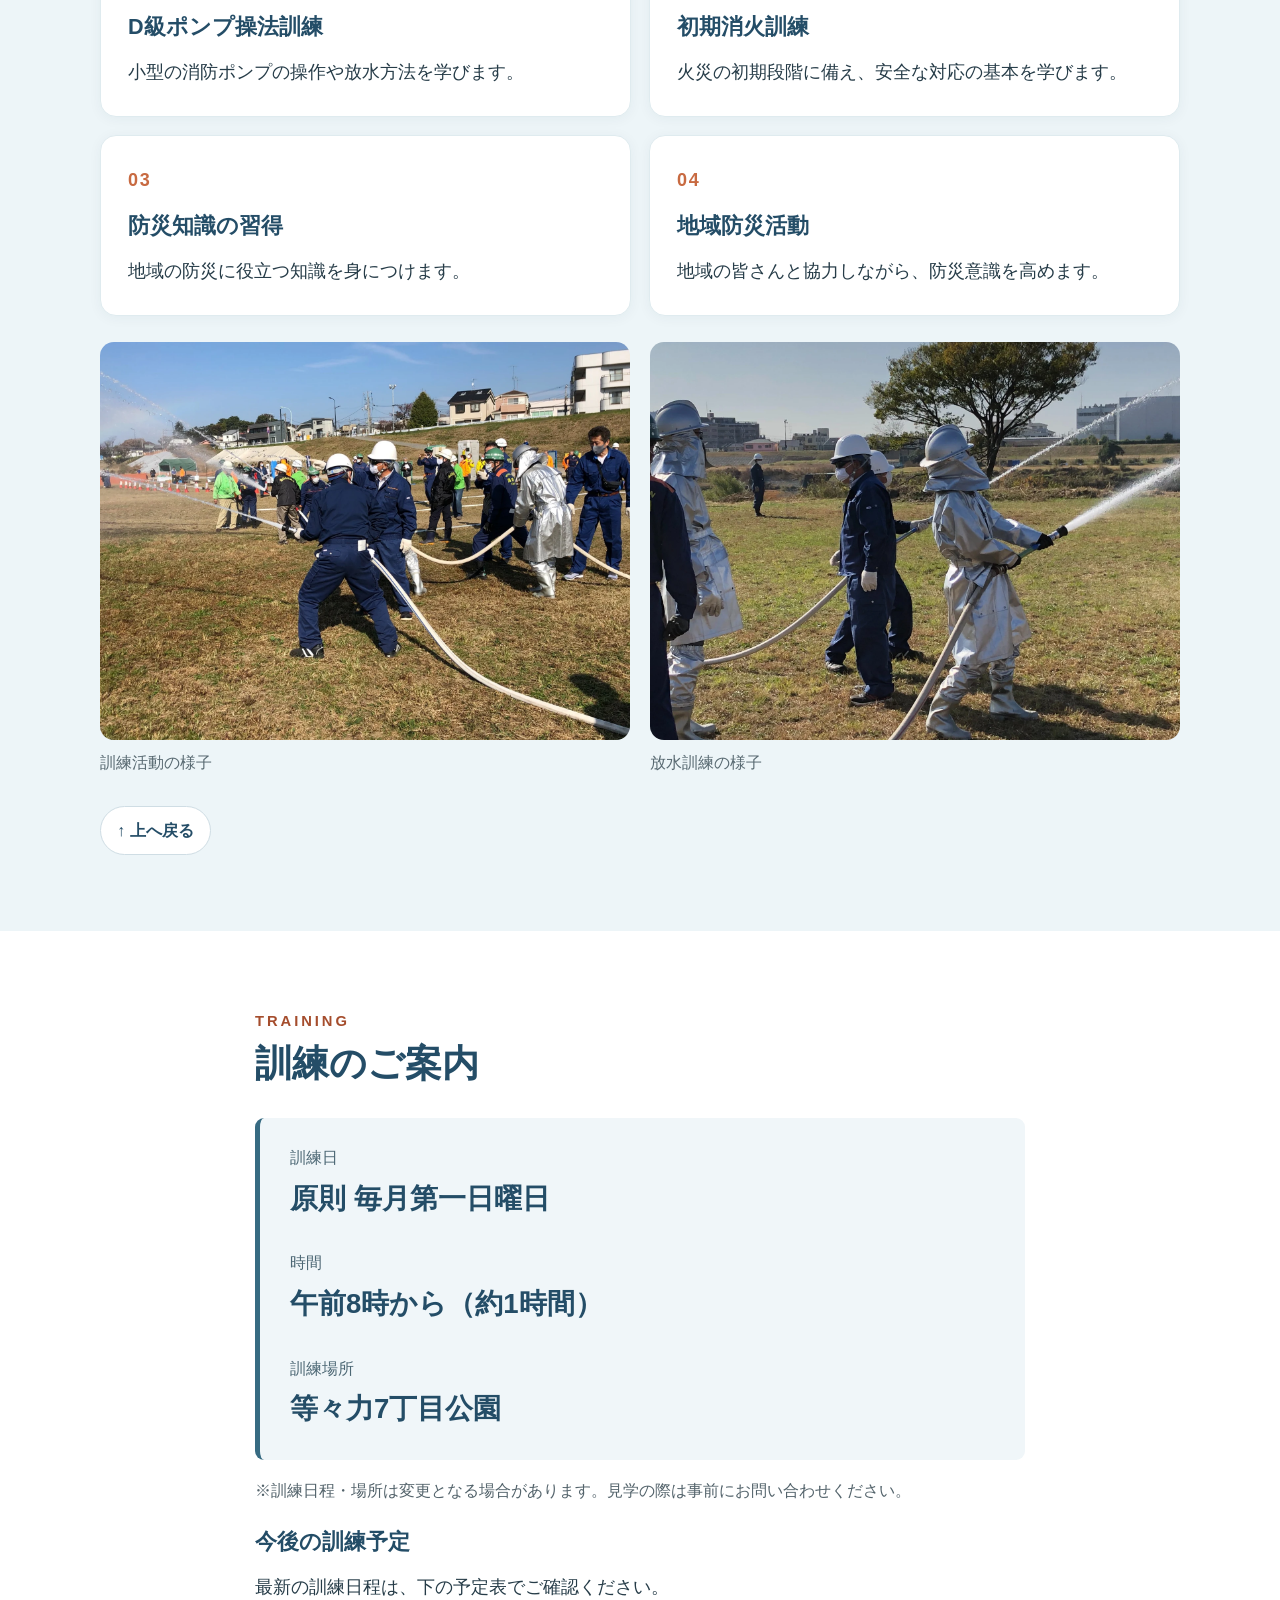
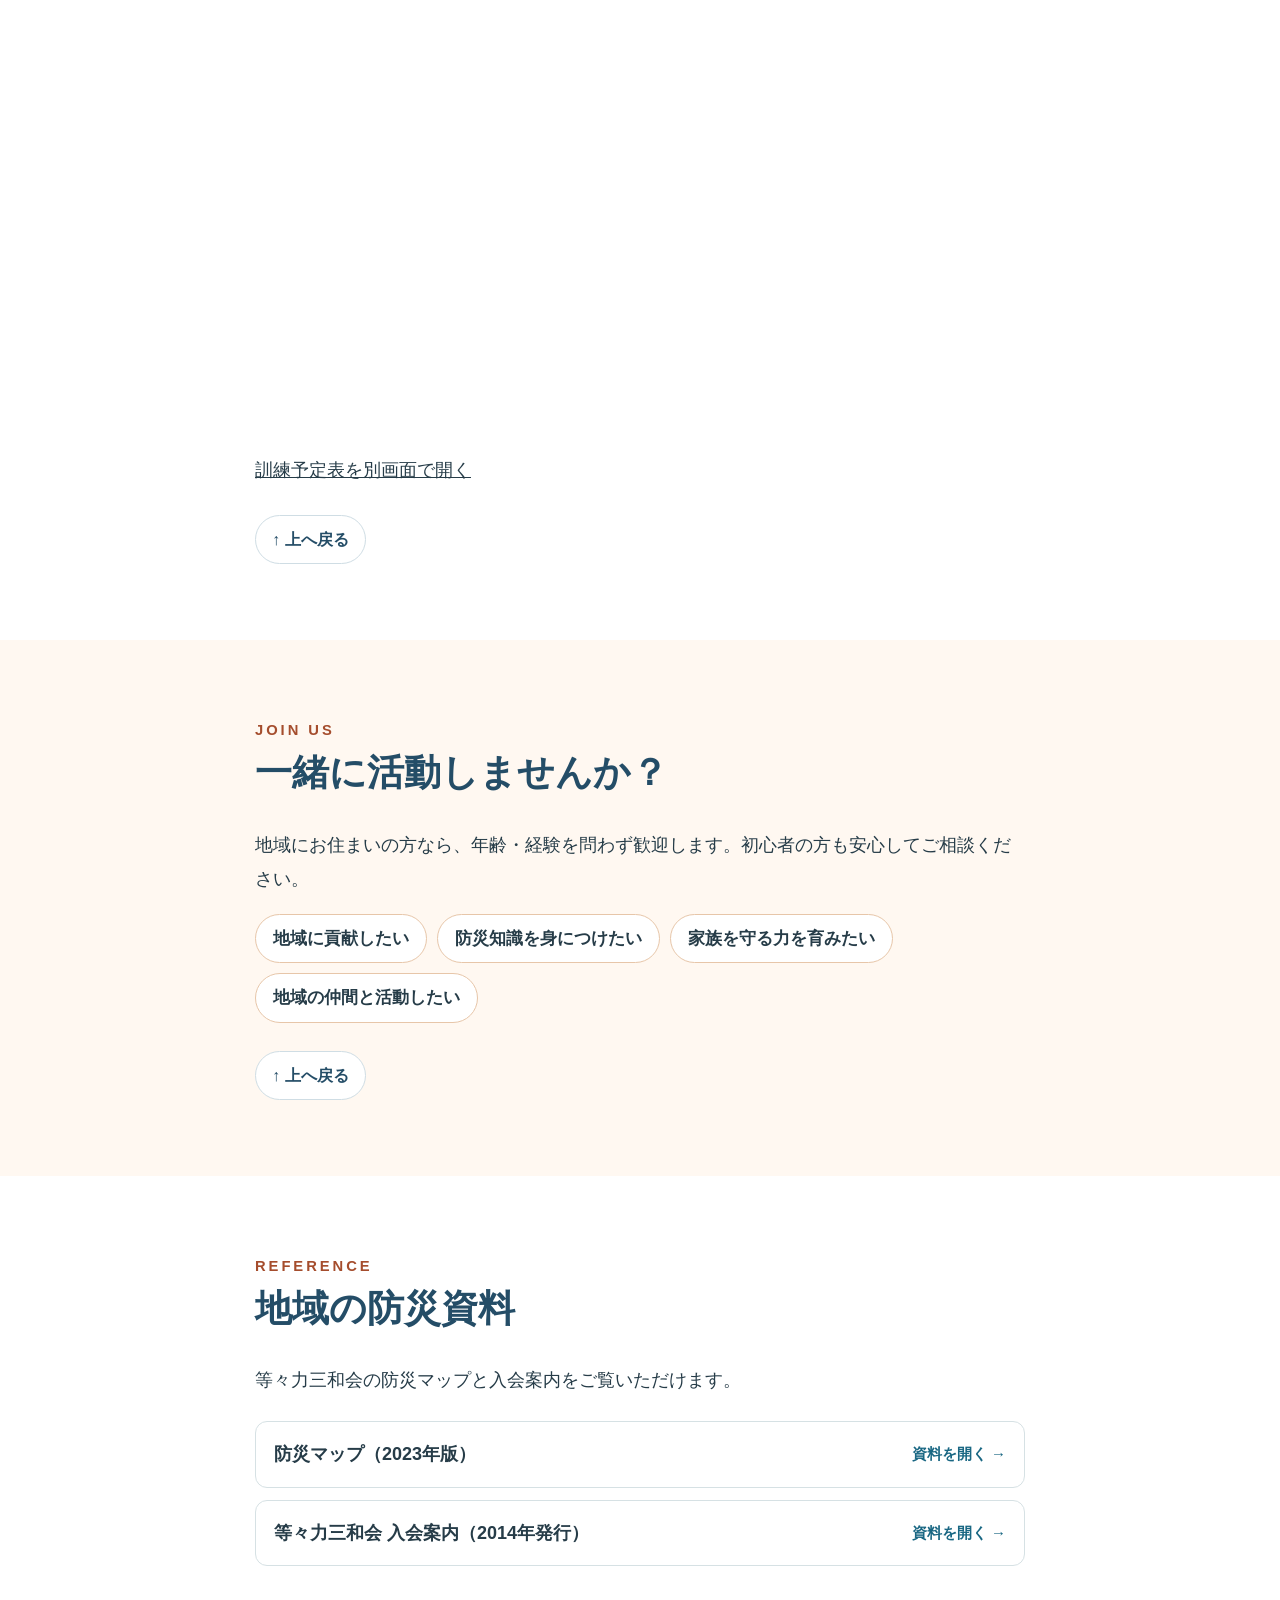
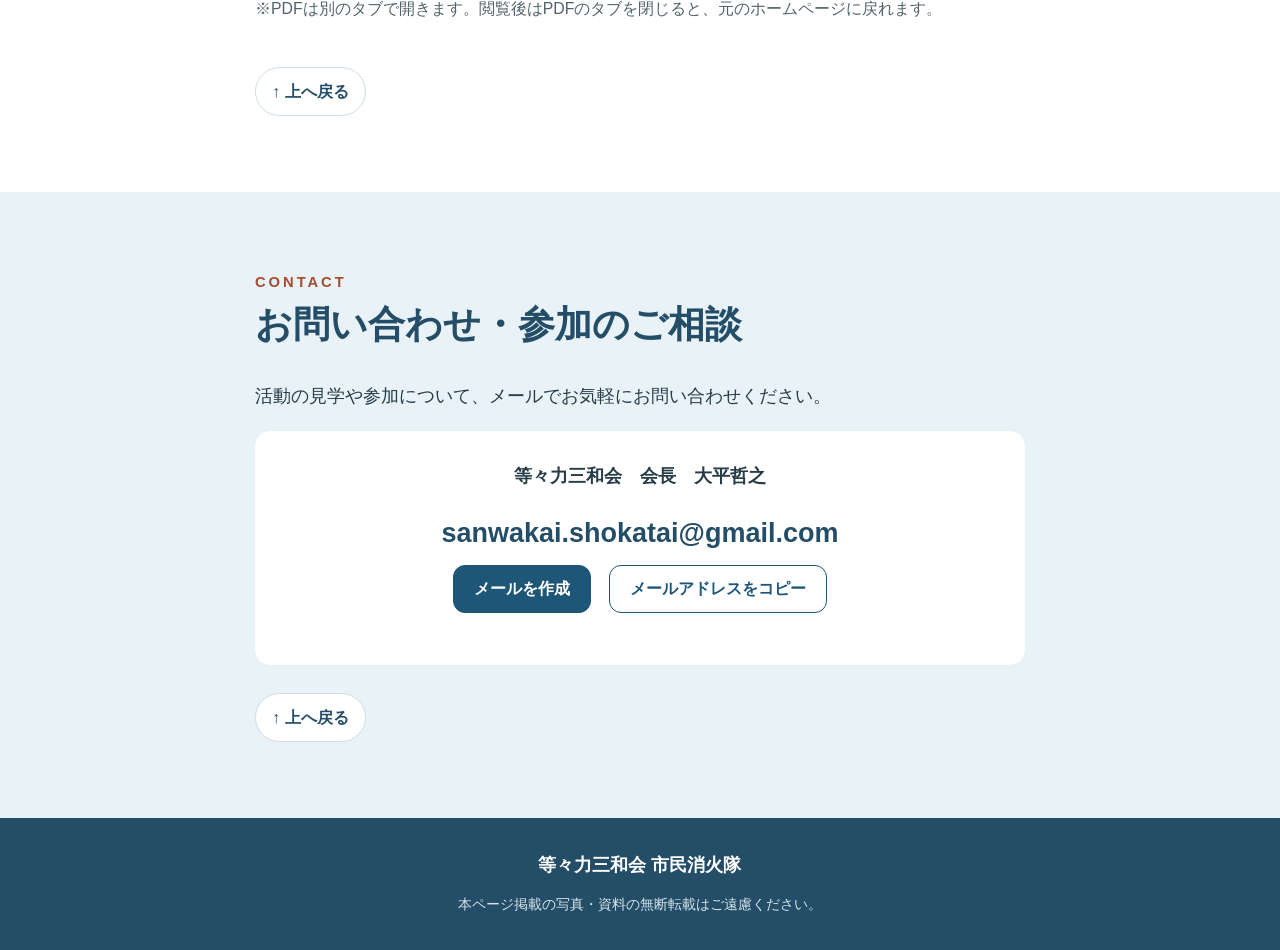
==== commit 93a81f9c: "スマートフォン予定表表示・PDF閲覧方法を改善" ====
--- a/index.html
+++ b/index.html
@@ -128,8 +128,12 @@
   <h2>地域の防災資料</h2>
   <p>等々力三和会の防災マップと入会案内をご覧いただけます。</p>
   <div class="resource-list">
-    <a href="materials/防災マップ.pdf">防災マップ（2023年版）<span>資料を開く →</span></a>
-    <a href="materials/入会案内.pdf">等々力三和会 入会案内（2014年発行）<span>資料を開く →</span></a>
+    
+  <a href="materials/防災マップ.pdf" target="_blank" rel="noopener">防災マップ（2023年版）<span>資料を開く →</span></a>
+  <a href="materials/入会案内.pdf" target="_blank" rel="noopener">等々力三和会 入会案内（2014年発行）<span>資料を開く →</span></a>
+
+  <p class="note">※PDFは別のタブで開きます。閲覧後はPDFのタブを閉じると、元のホームページに戻れます。</p>
+
   </div>
   <p class="backline"><a class="back-button" href="#page-top">↑ 上へ戻る</a></p>
  </div>
--- a/style.css
+++ b/style.css
@@ -200,3 +200,30 @@
     text-align: center;
   }
 }
+
+/* スマートフォン用：訓練予定表の表示改善 */
+@media (max-width: 600px) {
+
+  /* 小さな埋め込みカレンダーを非表示 */
+  #schedule iframe[src*="calendar.google.com"] {
+    display: none;
+  }
+
+  /* 予定表を開くリンクを大きなボタンにする */
+  #schedule a[href*="calendar.google.com"] {
+    display: block;
+    box-sizing: border-box;
+    width: 100%;
+    max-width: 340px;
+    margin: 16px auto;
+    padding: 16px 12px;
+    background: #1e5677;
+    color: #ffffff;
+    border-radius: 12px;
+    text-align: center;
+    text-decoration: none;
+    font-size: 18px;
+    font-weight: 700;
+    line-height: 1.5;
+  }
+}
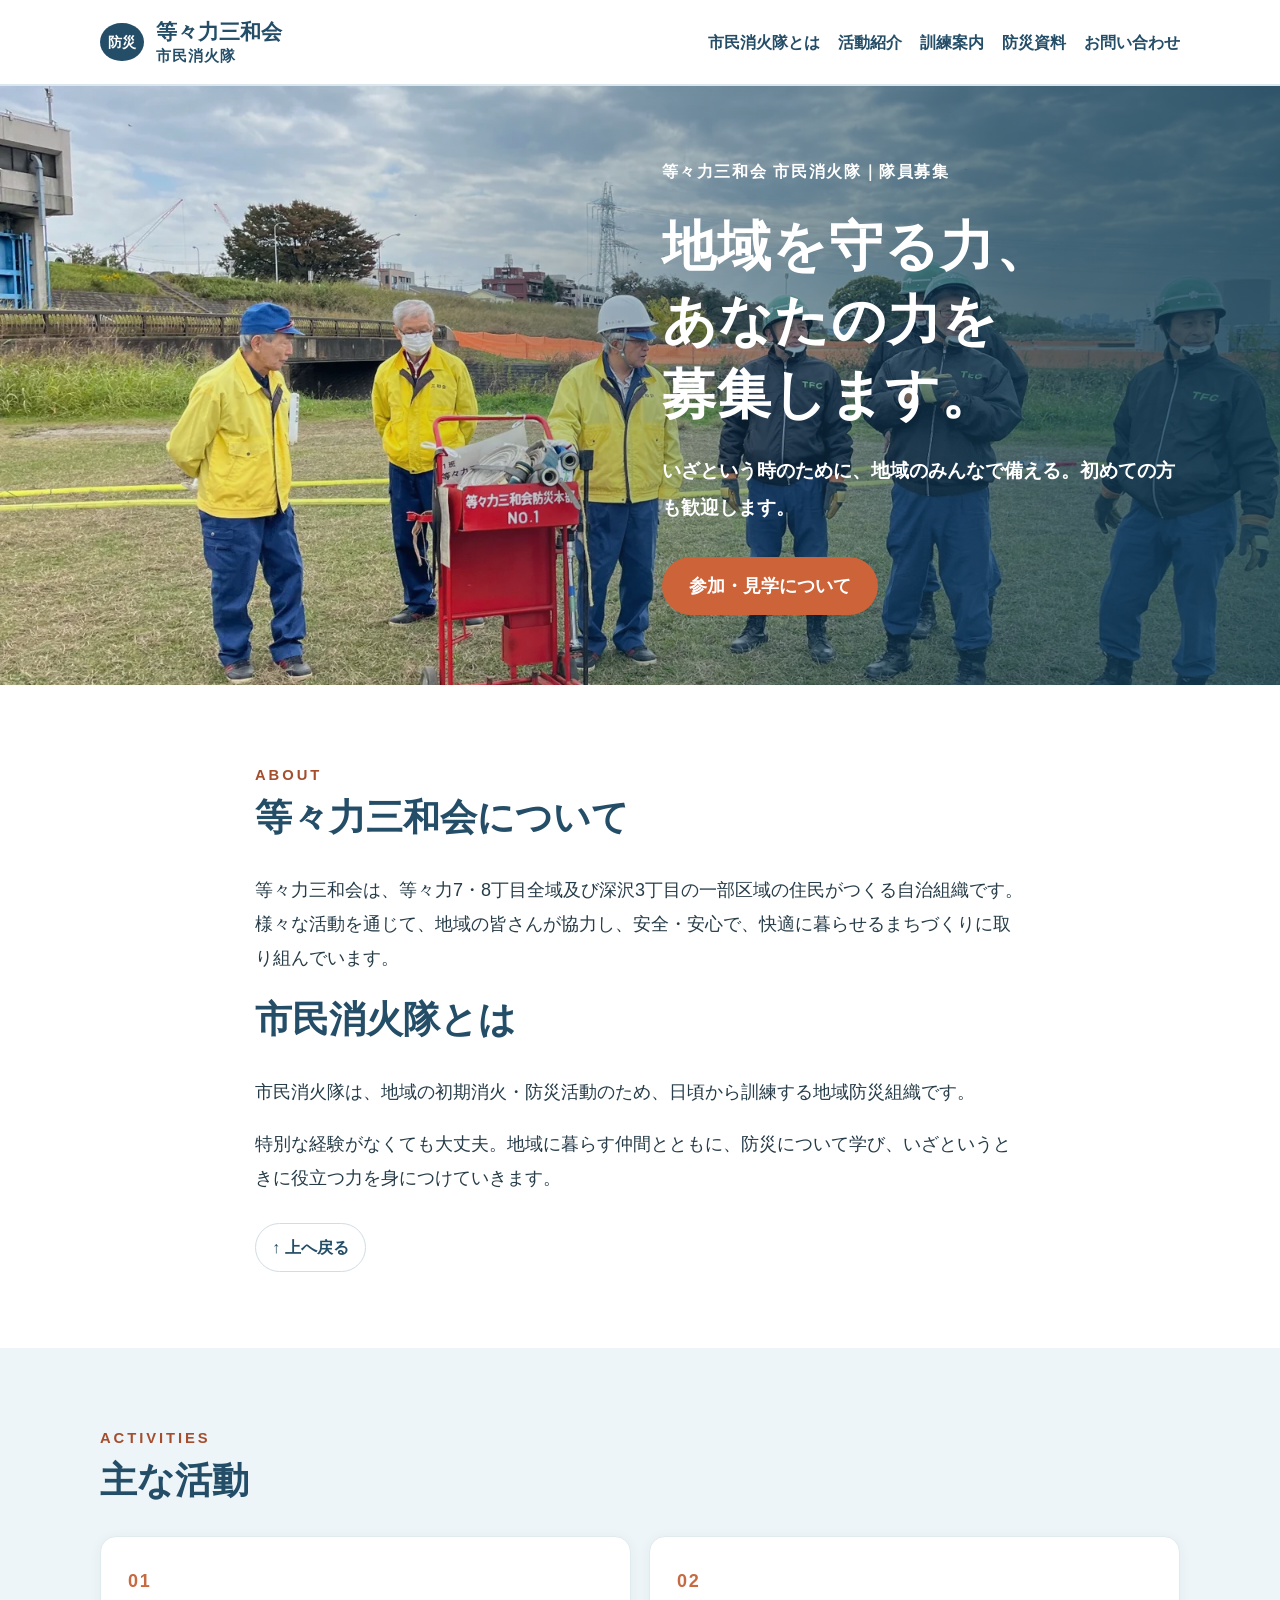
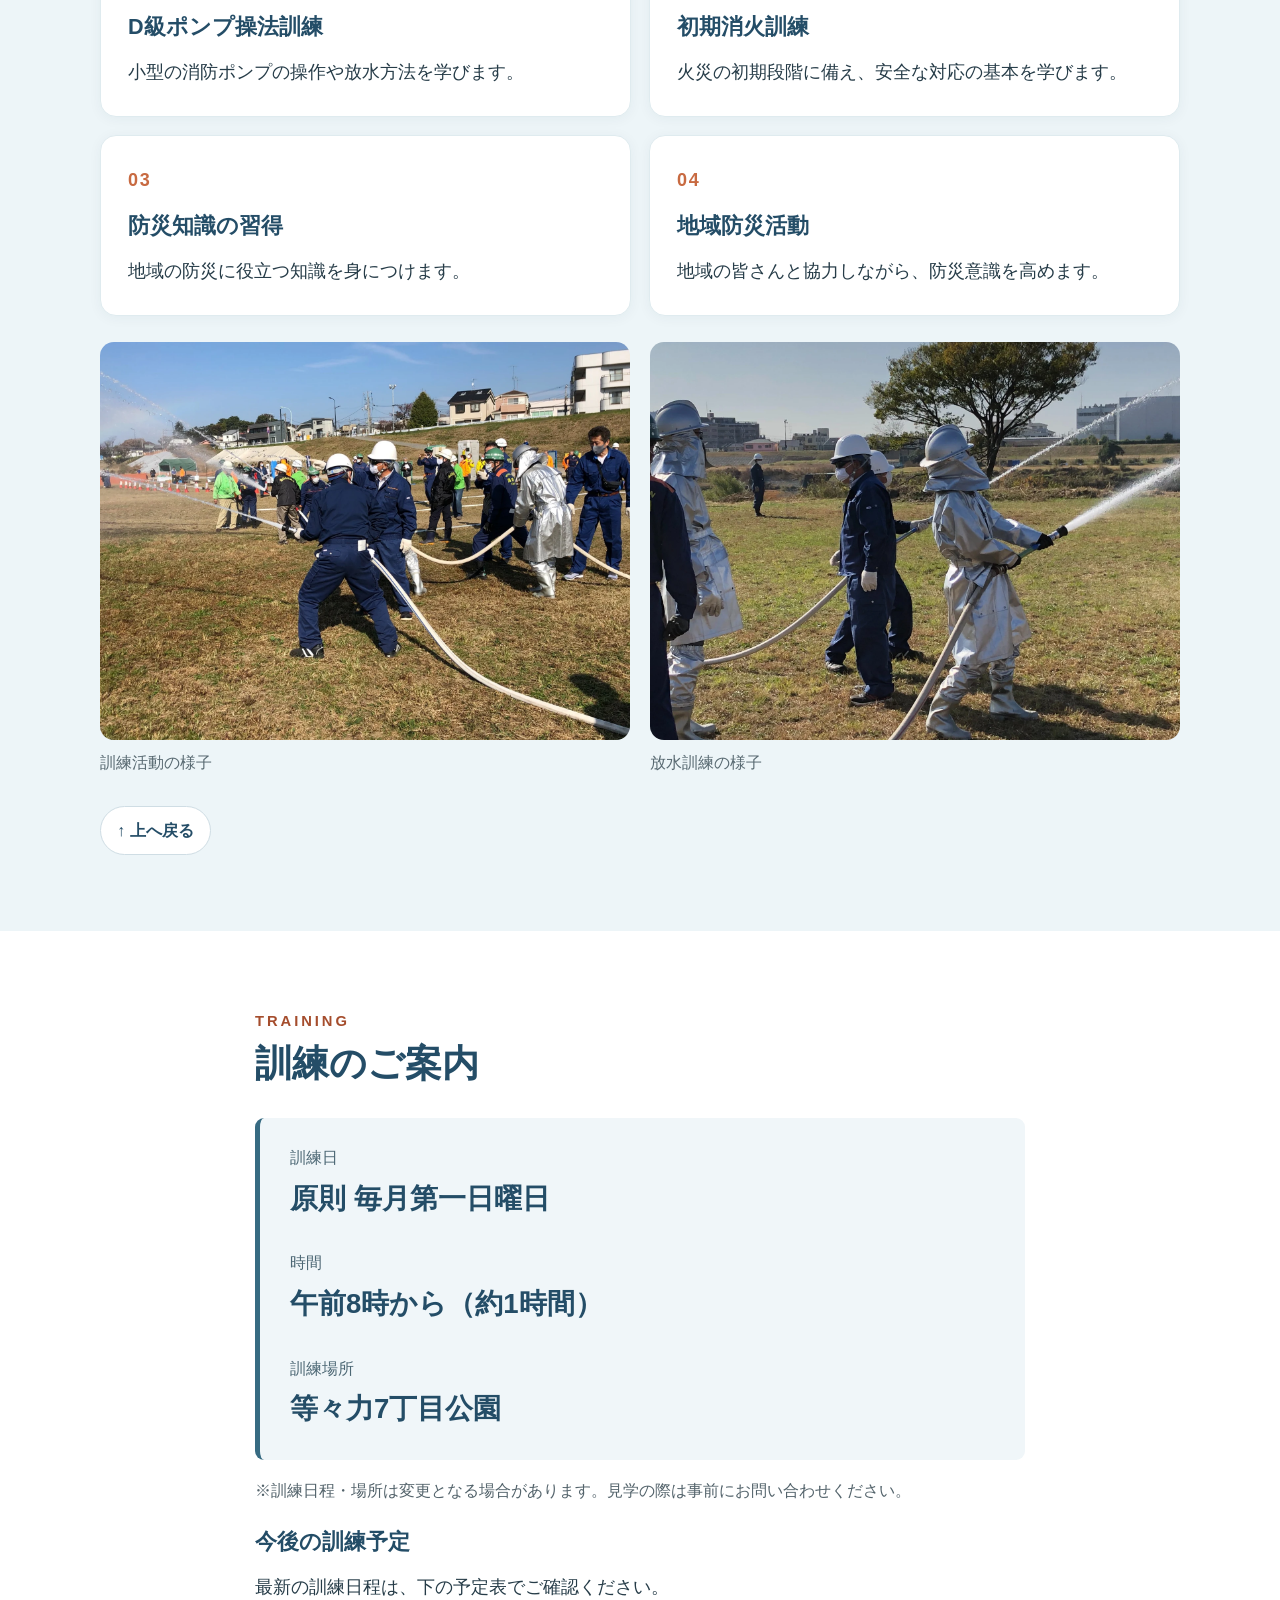
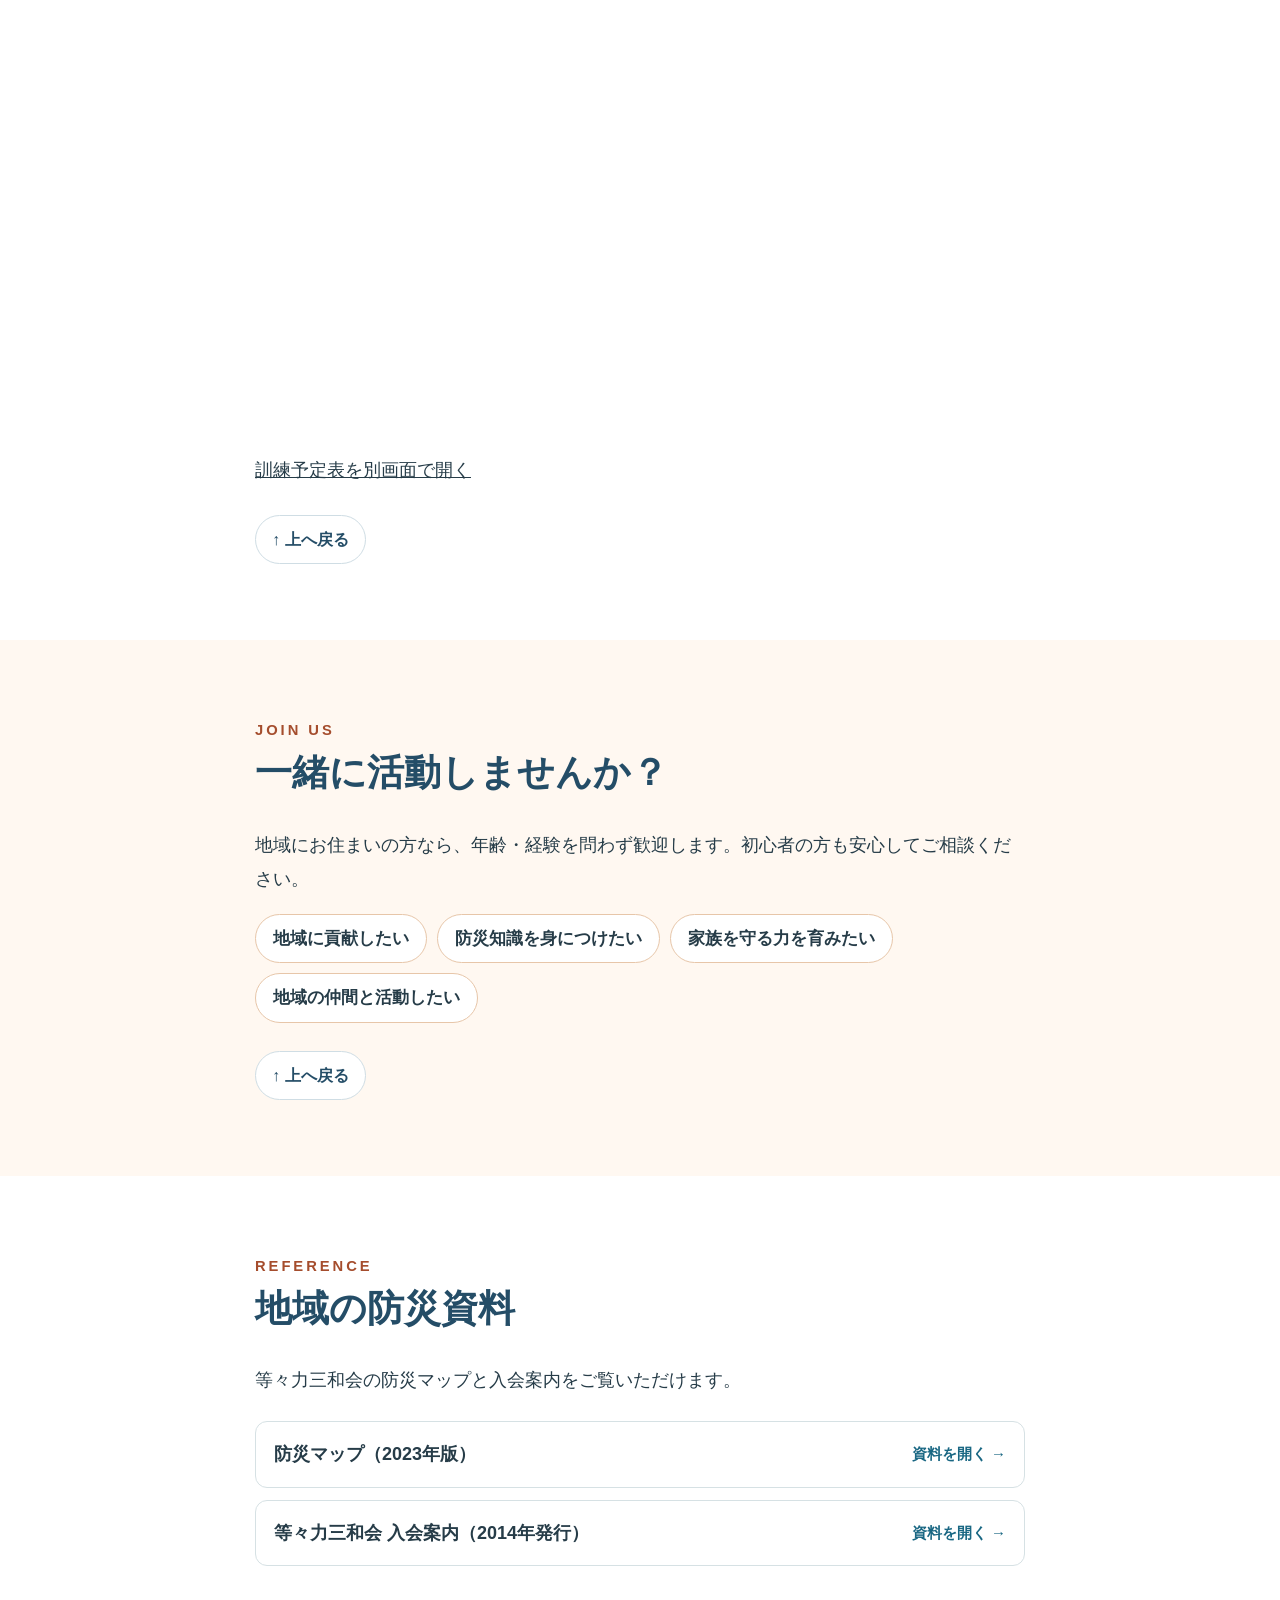
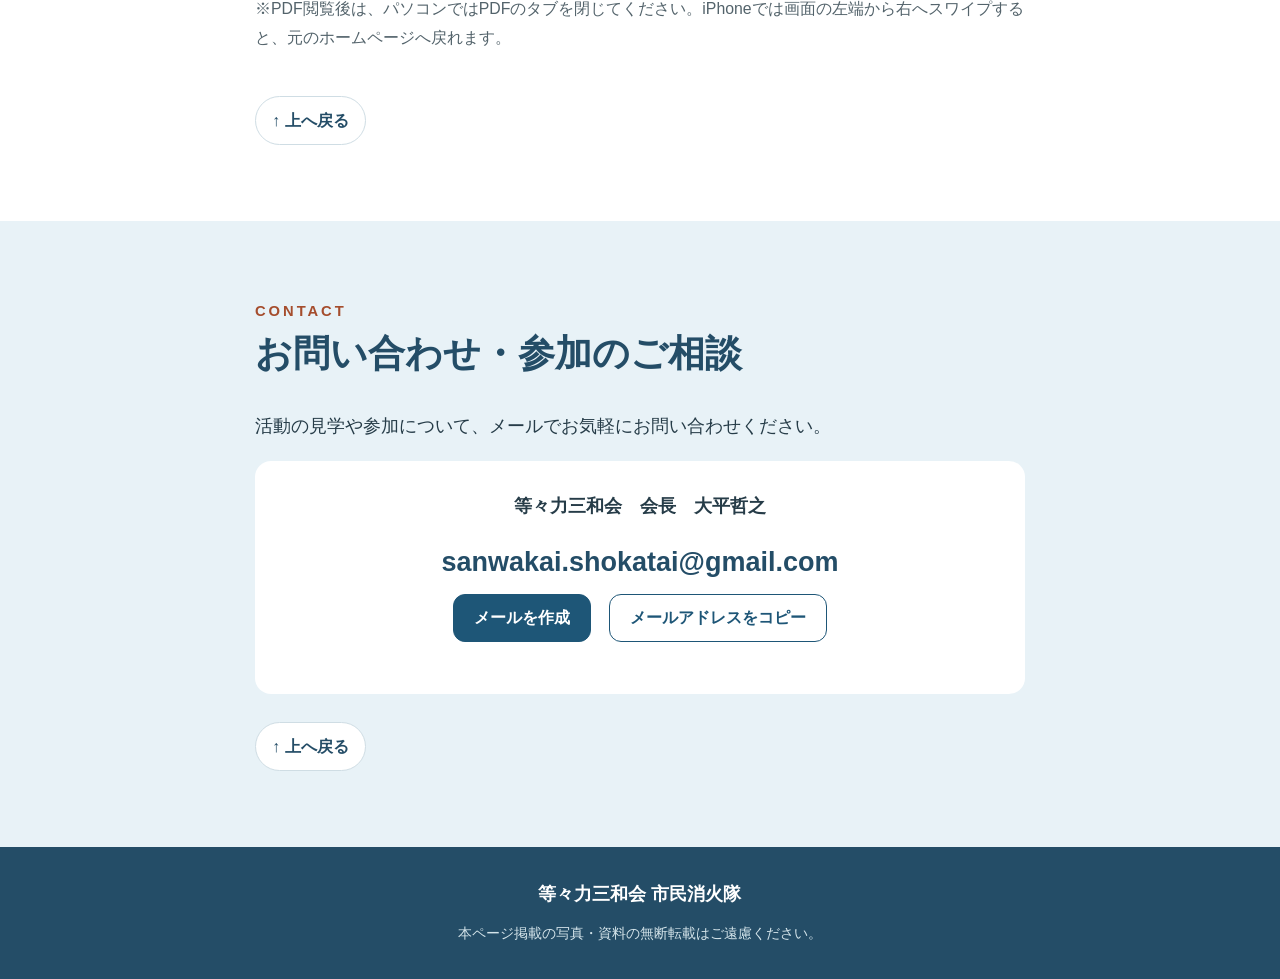
==== commit e419cd92: "PDF閲覧後の戻り方を追記" ====
--- a/index.html
+++ b/index.html
@@ -132,7 +132,9 @@
   <a href="materials/防災マップ.pdf" target="_blank" rel="noopener">防災マップ（2023年版）<span>資料を開く →</span></a>
   <a href="materials/入会案内.pdf" target="_blank" rel="noopener">等々力三和会 入会案内（2014年発行）<span>資料を開く →</span></a>
 
-  <p class="note">※PDFは別のタブで開きます。閲覧後はPDFのタブを閉じると、元のホームページに戻れます。</p>
+  
+  <p class="note">※PDF閲覧後は、パソコンではPDFのタブを閉じてください。iPhoneでは画面の左端から右へスワイプすると、元のホームページへ戻れます。</p>
+
 
   </div>
   <p class="backline"><a class="back-button" href="#page-top">↑ 上へ戻る</a></p>
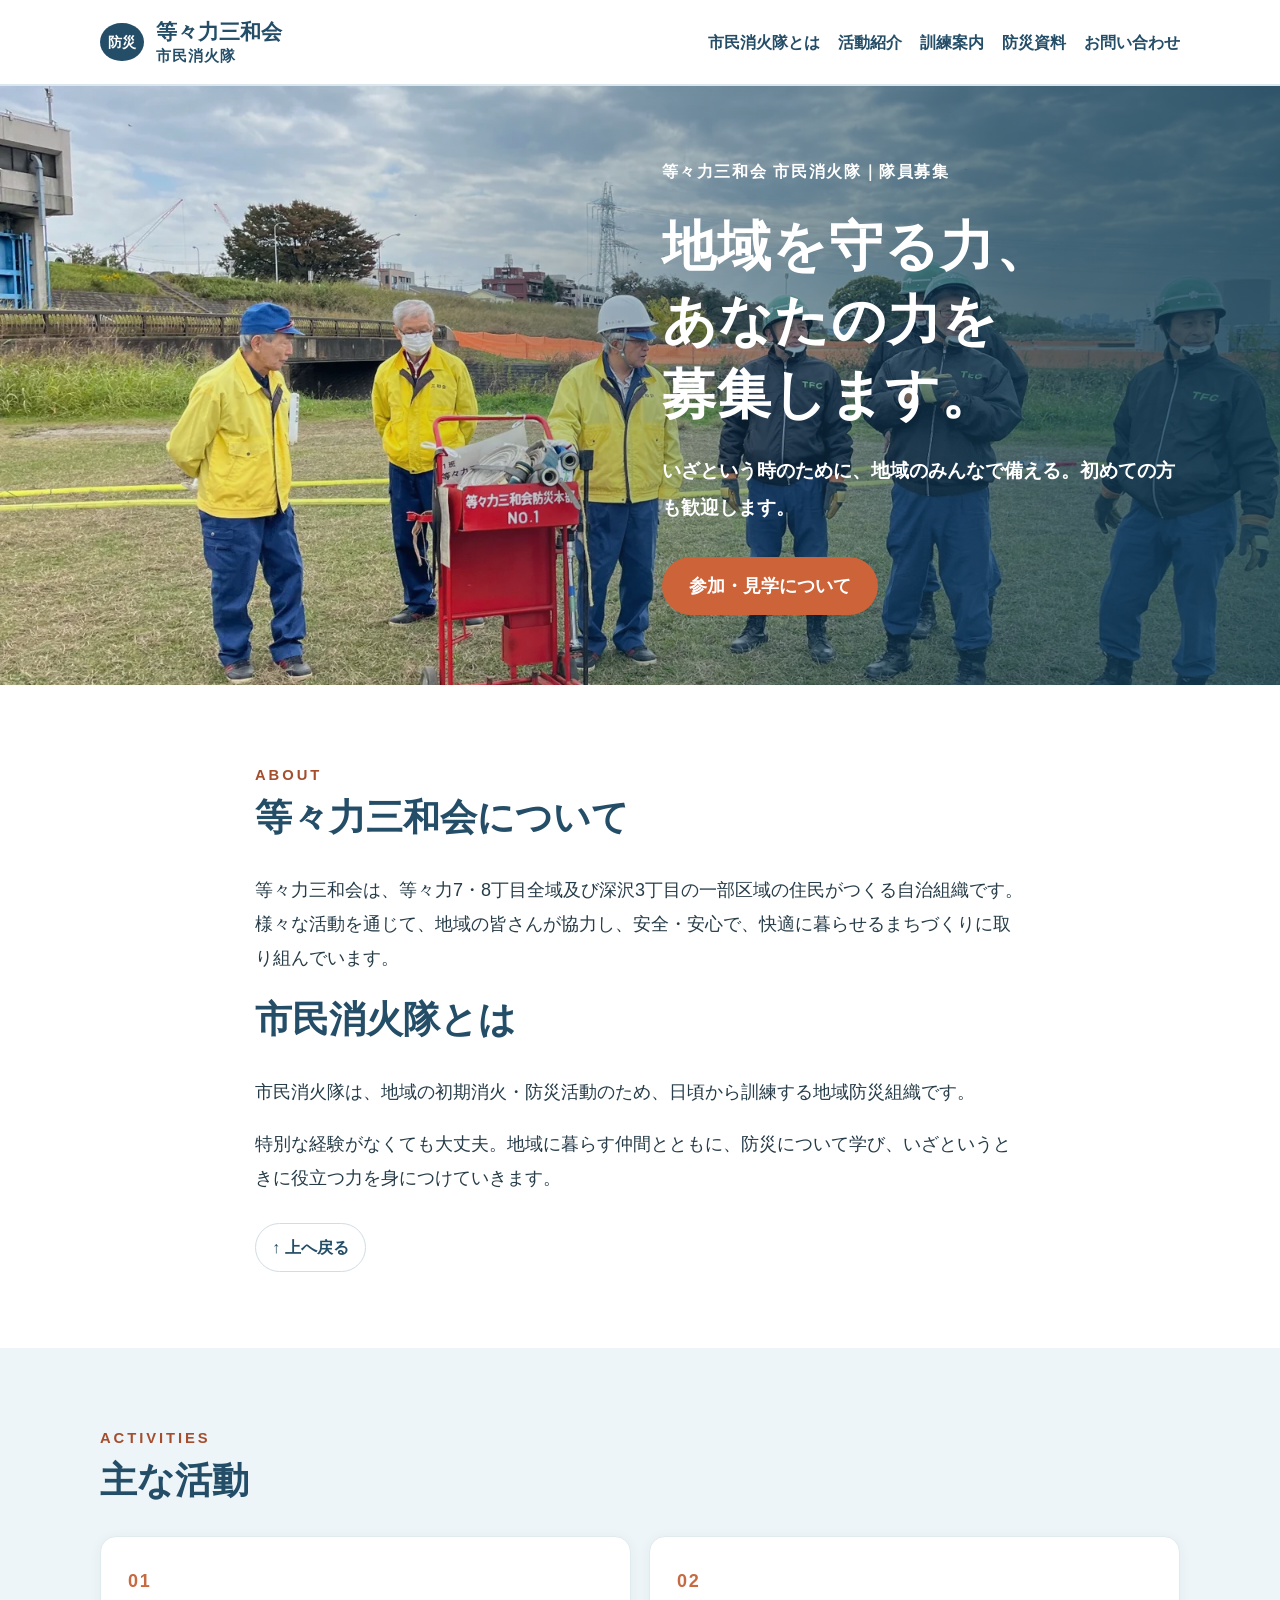
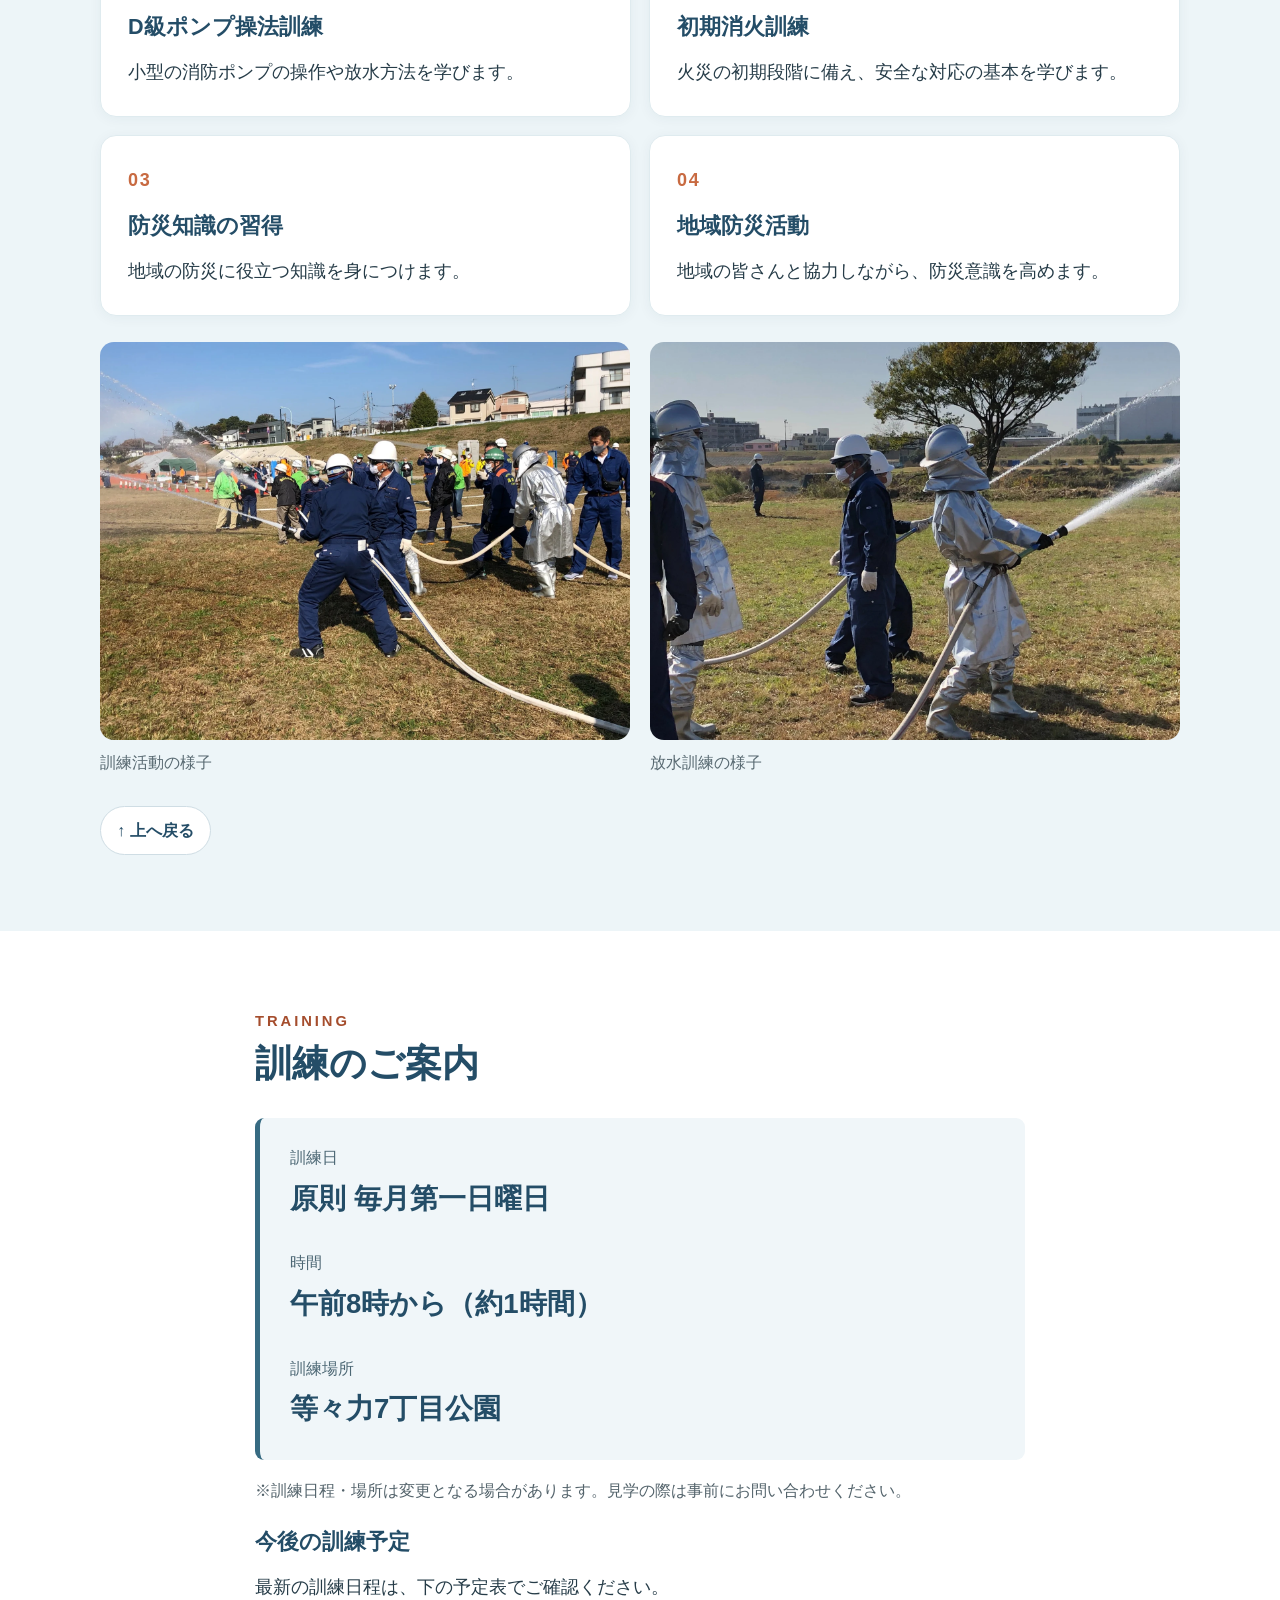
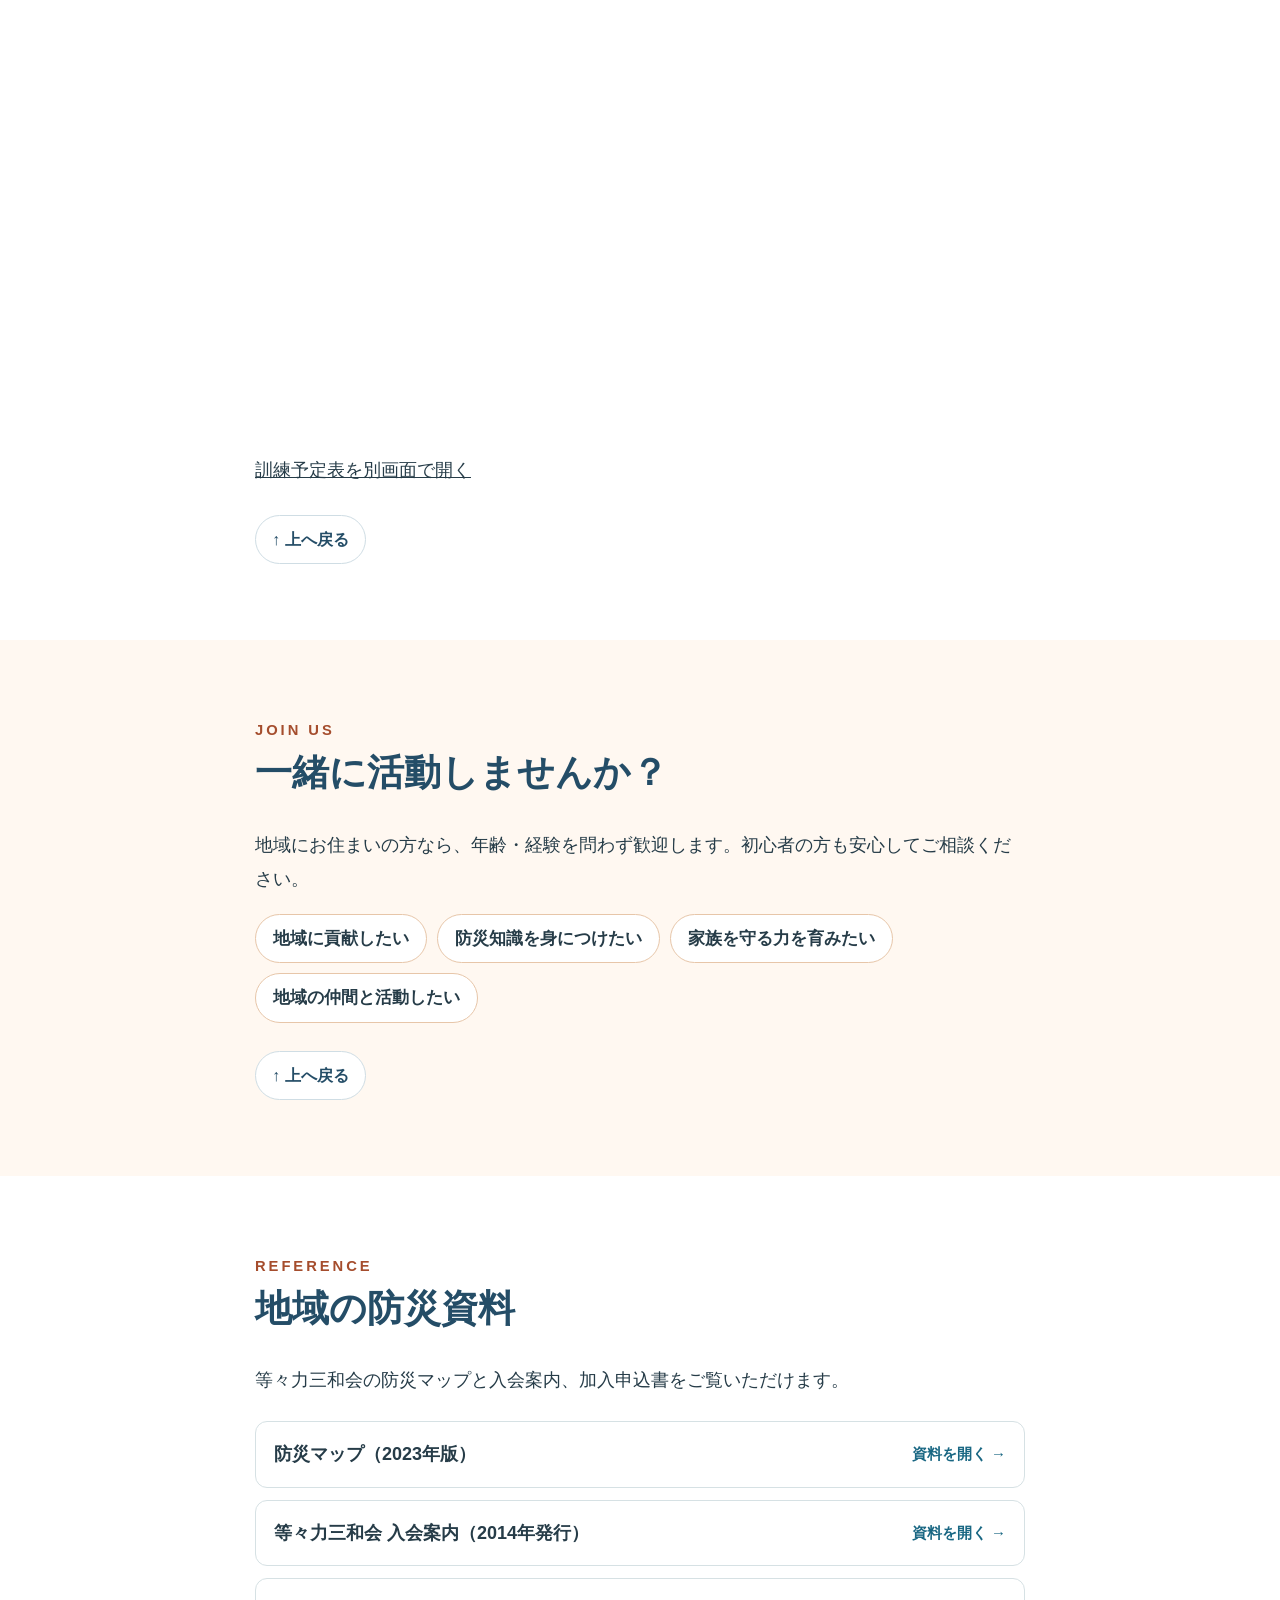
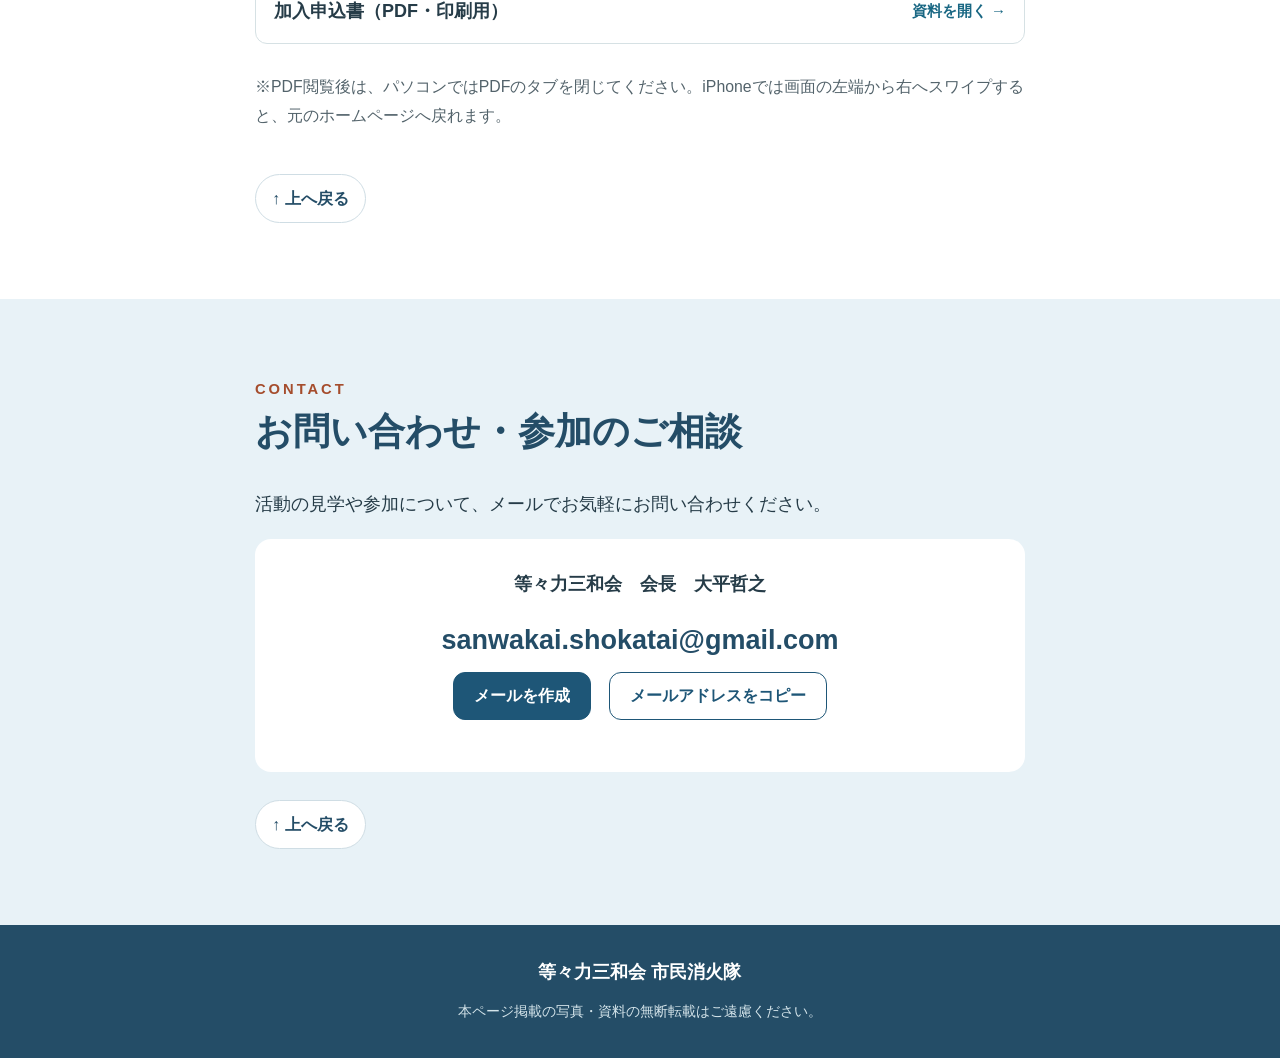
==== commit 17e85017: "地域の防災資料に加入申込書を追加" ====
--- a/index.html
+++ b/index.html
@@ -122,24 +122,25 @@
  </div>
 </section>
 
+
 <section class="section" id="resources">
  <div class="wrap narrow">
   <p class="eyebrow">REFERENCE</p>
   <h2>地域の防災資料</h2>
-  <p>等々力三和会の防災マップと入会案内をご覧いただけます。</p>
+  <p>等々力三和会の防災マップと入会案内、加入申込書をご覧いただけます。</p>
   <div class="resource-list">
-    
+
   <a href="materials/防災マップ.pdf" target="_blank" rel="noopener">防災マップ（2023年版）<span>資料を開く →</span></a>
   <a href="materials/入会案内.pdf" target="_blank" rel="noopener">等々力三和会 入会案内（2014年発行）<span>資料を開く →</span></a>
-
-  
+  <a href="materials/加入申込書.pdf" target="_blank" rel="noopener">加入申込書（PDF・印刷用）<span>資料を開く →</span></a>
+
   <p class="note">※PDF閲覧後は、パソコンではPDFのタブを閉じてください。iPhoneでは画面の左端から右へスワイプすると、元のホームページへ戻れます。</p>
 
-
-  </div>
-  <p class="backline"><a class="back-button" href="#page-top">↑ 上へ戻る</a></p>
- </div>
-</section>
+  </div>
+  <p class="backline"><a class="back-button" href="#page-top">↑ 上へ戻る</a></p>
+ </div>
+</section>
+
 
 
 <section class="section section-contact" id="contact">
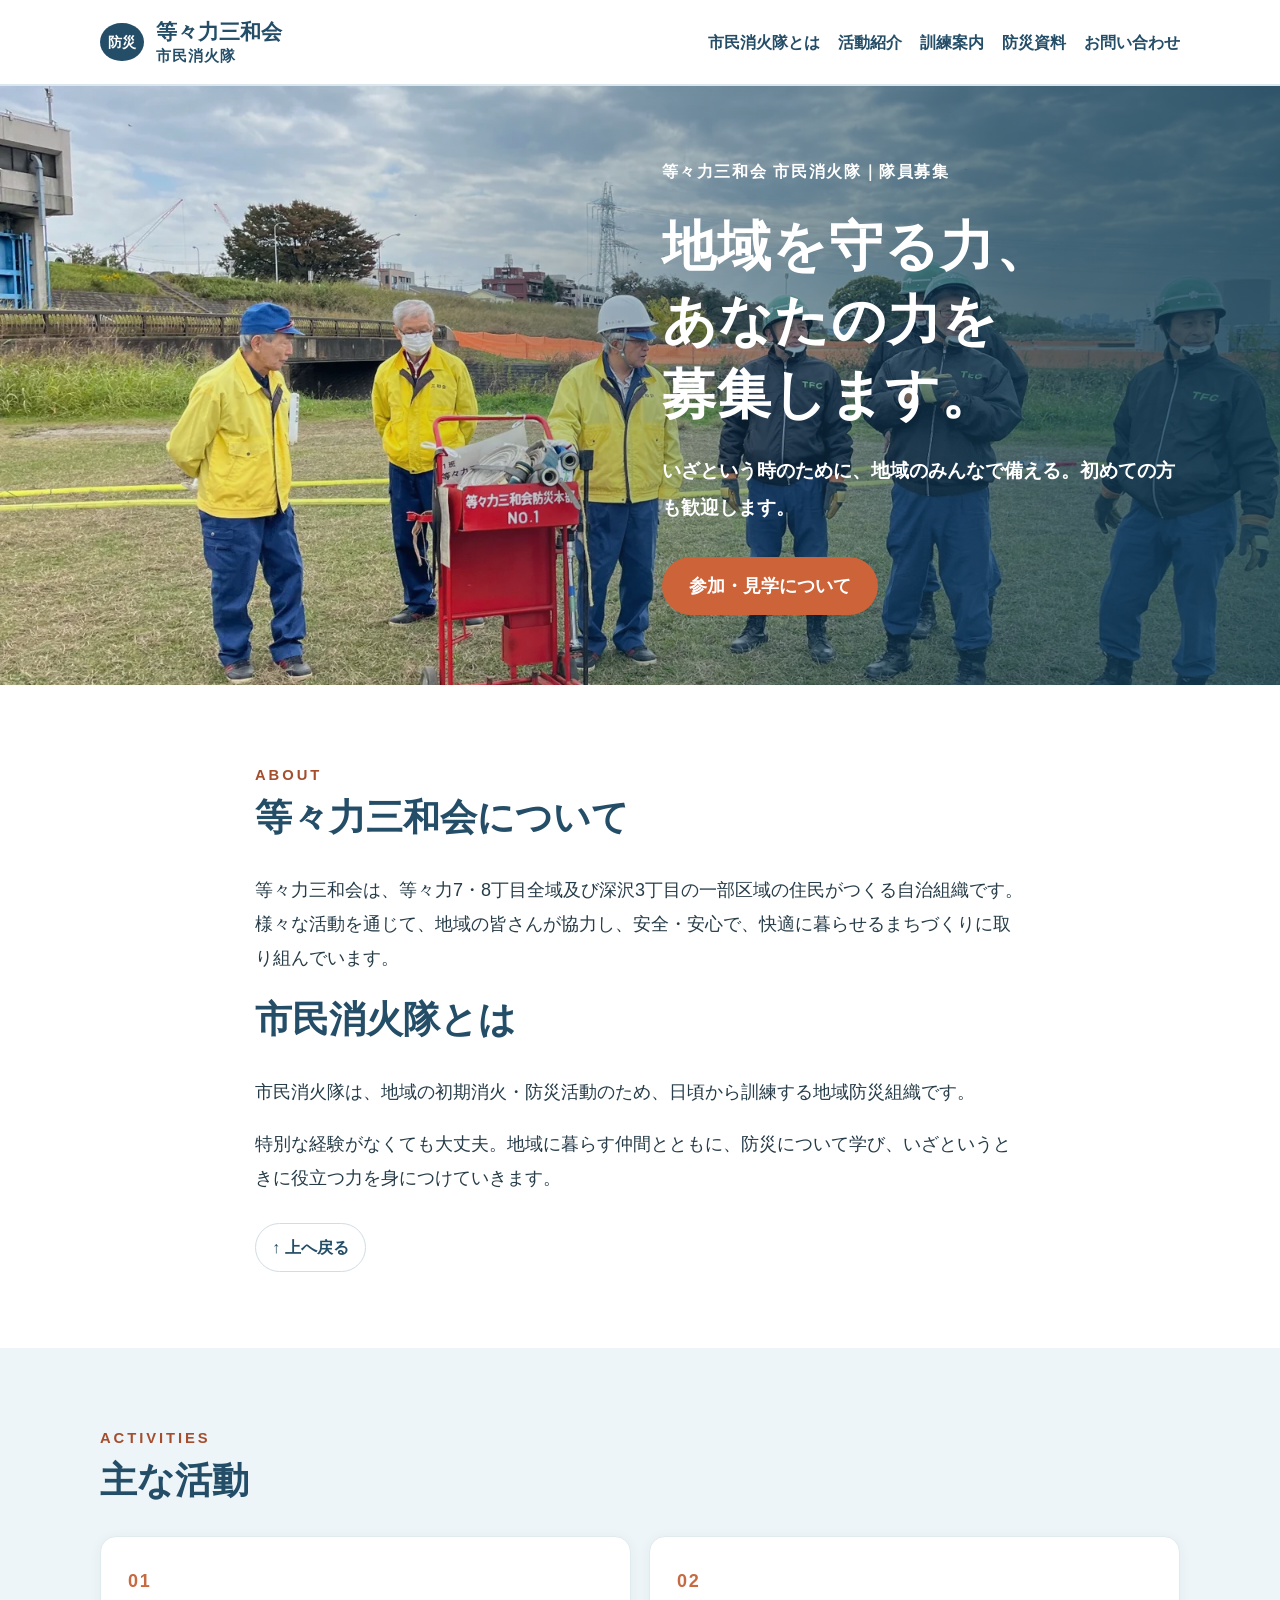
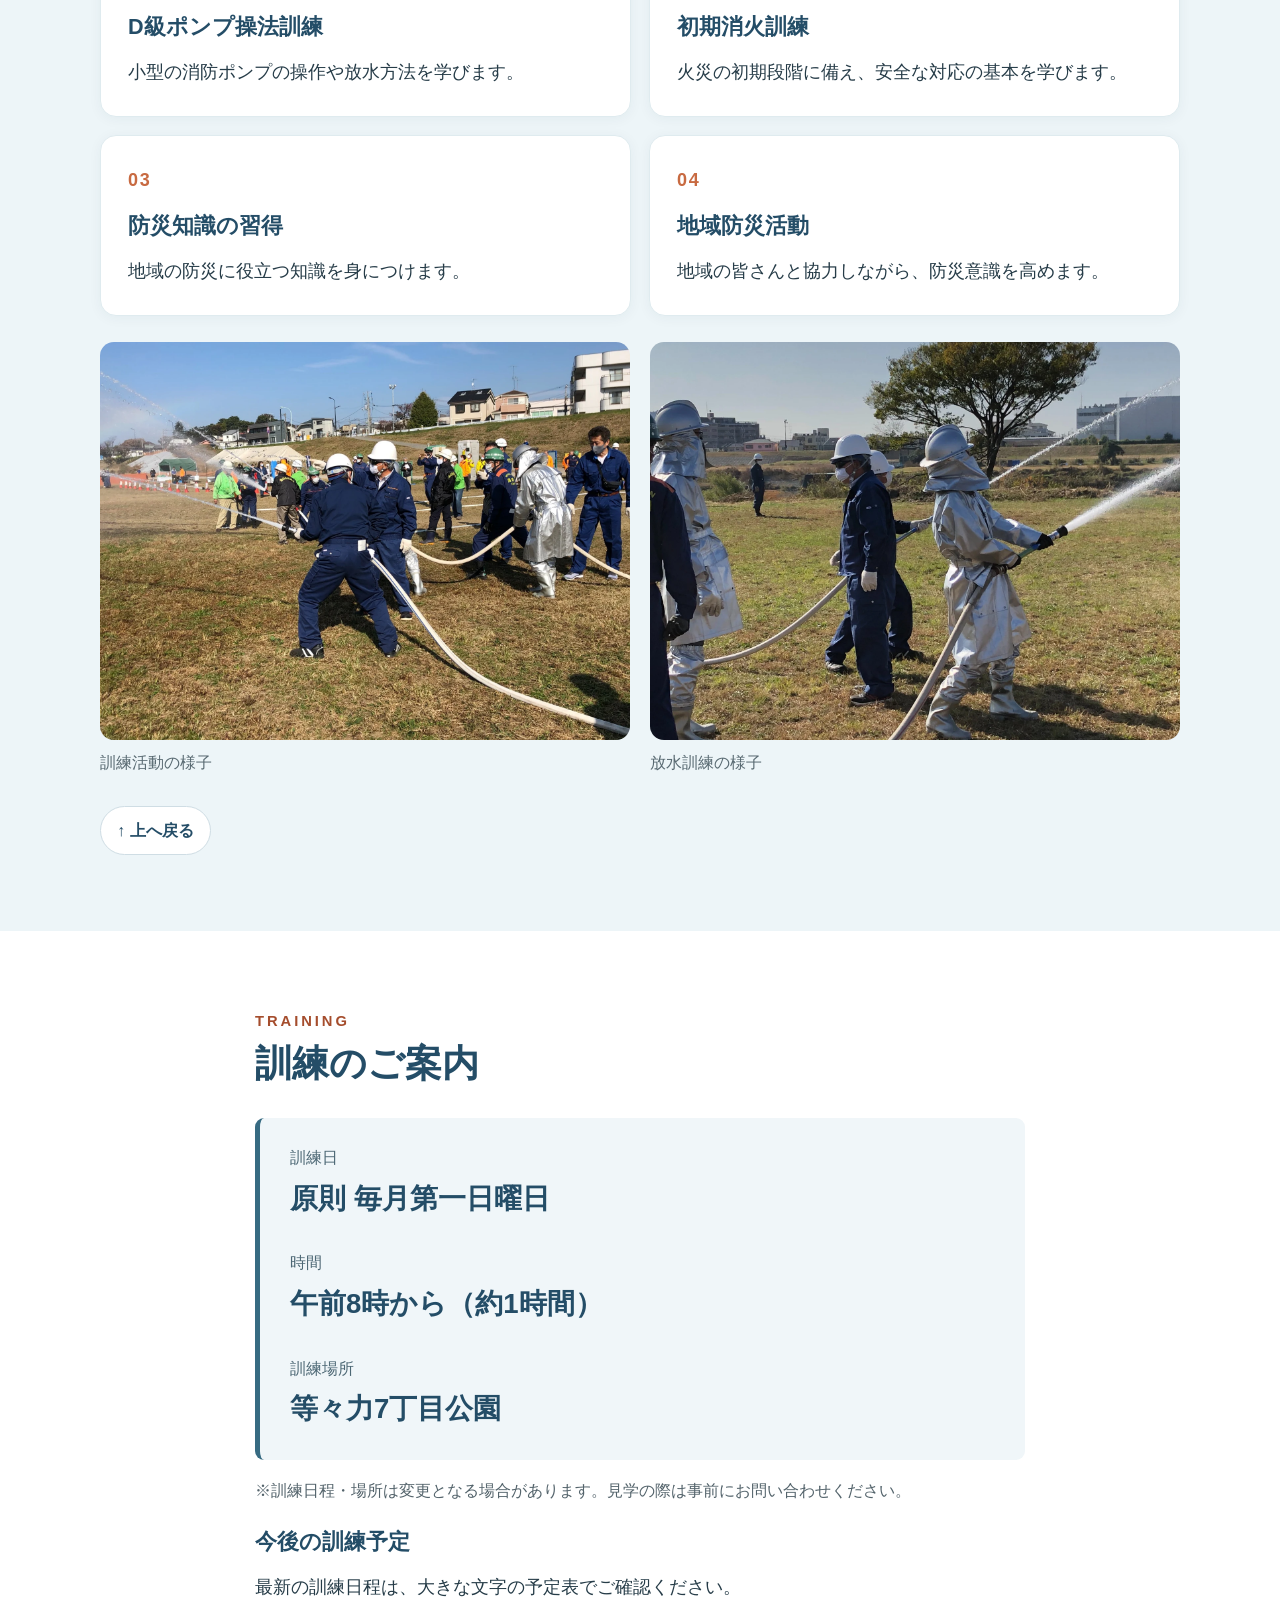
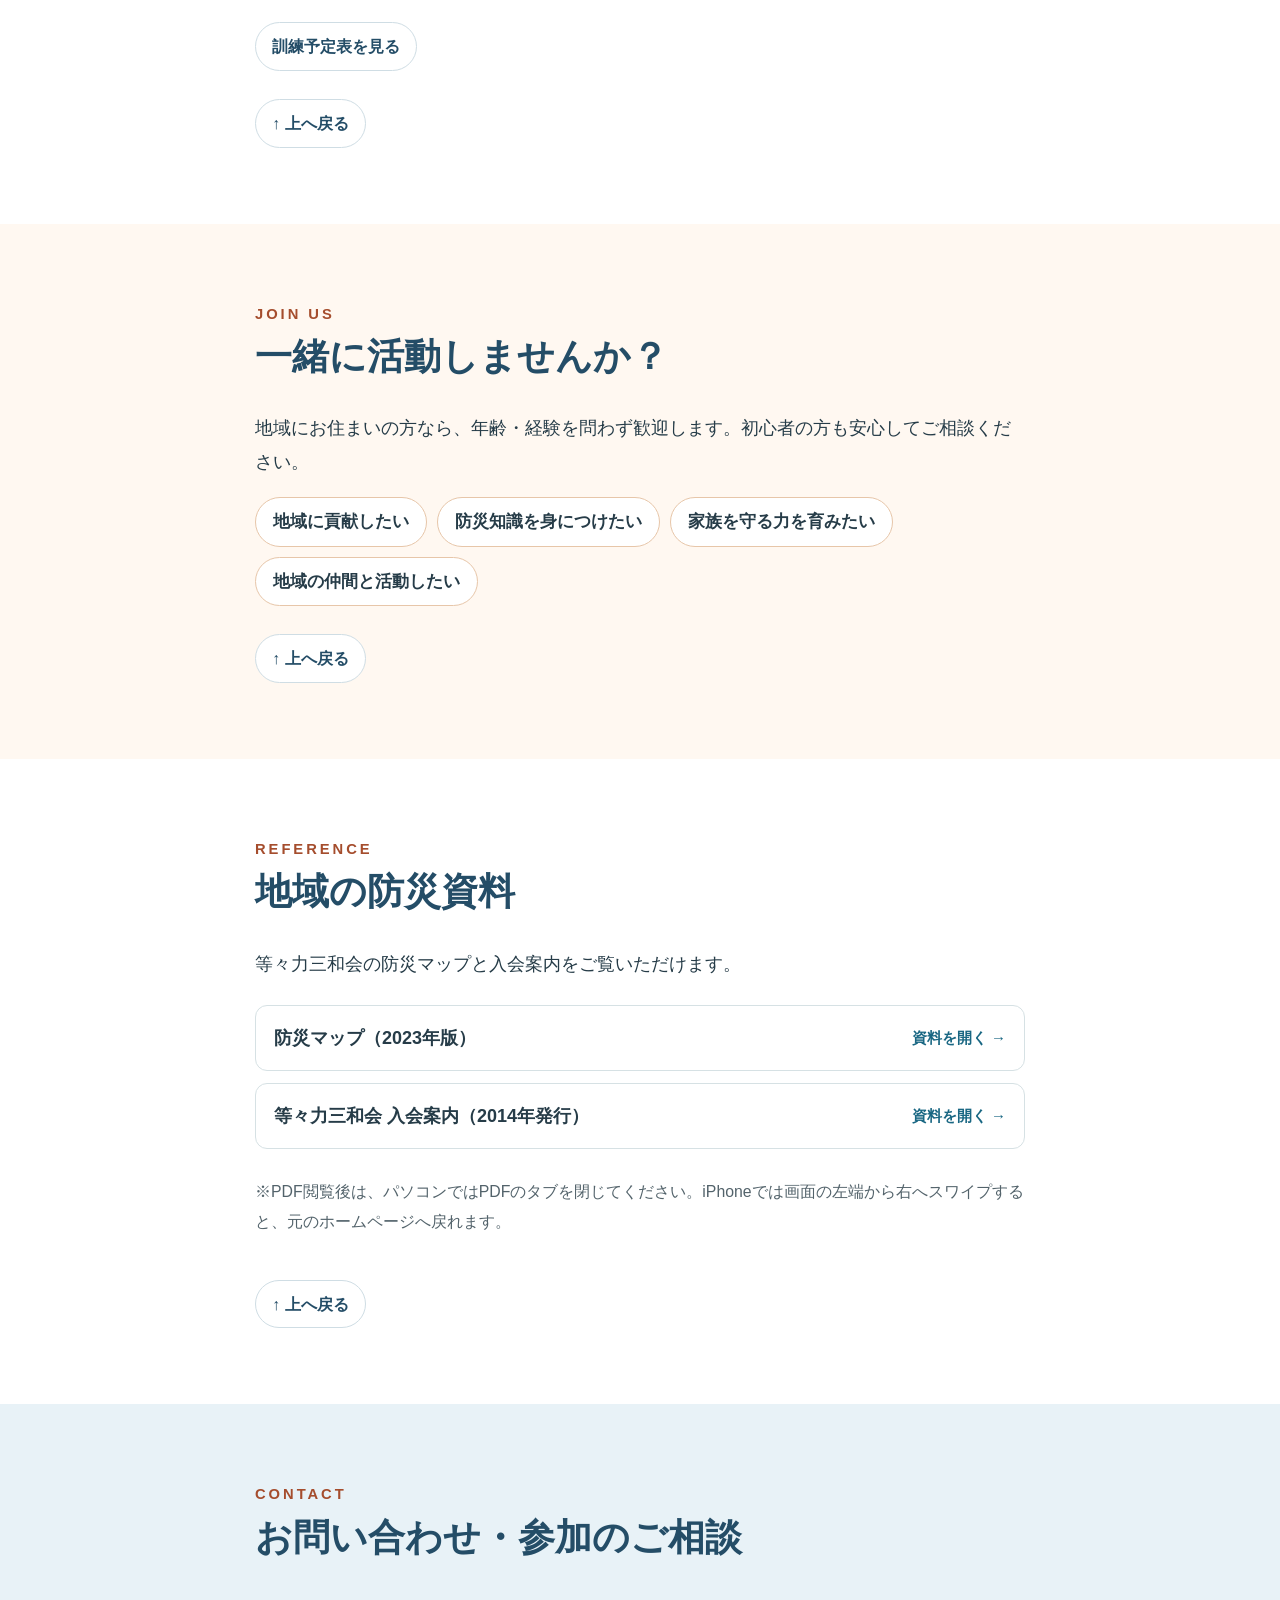
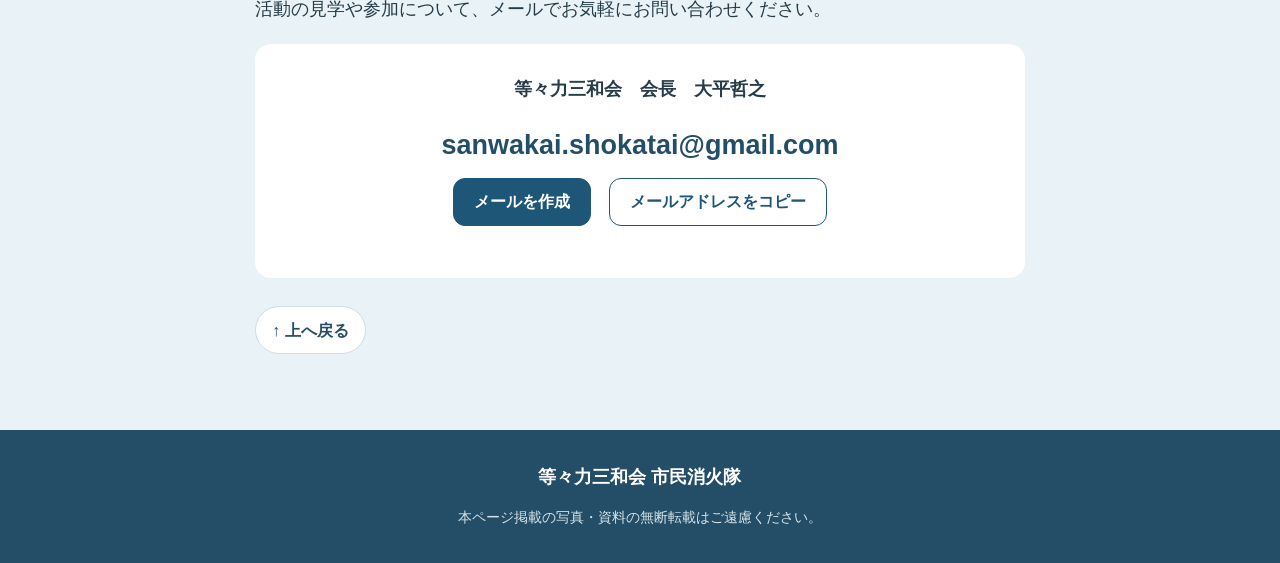
==== commit 826cdb94: "訓練予定表を大きな文字の自動更新ページへ変更" ====
--- a/index.html
+++ b/index.html
@@ -86,26 +86,20 @@
 
   <p class="note">※訓練日程・場所は変更となる場合があります。見学の際は事前にお問い合わせください。</p>
 
+  
   <h3>今後の訓練予定</h3>
-  <p>最新の訓練日程は、下の予定表でご確認ください。</p>
-
-  <iframe
-   title="市民消火隊 訓練予定表"
-   src="https://calendar.google.com/calendar/embed?src=0223aee15358709bcc2c9262bf3edf2f1c817088f6c6058ea64d36880e7bf7a7%40group.calendar.google.com&amp;ctz=Asia%2FTokyo&amp;mode=AGENDA"
-   style="width:100%;height:420px;border:0;"
-   loading="lazy">
-  </iframe>
+  <p>最新の訓練日程は、大きな文字の予定表でご確認ください。</p>
 
   <p>
-   <a href="https://calendar.google.com/calendar/embed?src=0223aee15358709bcc2c9262bf3edf2f1c817088f6c6058ea64d36880e7bf7a7%40group.calendar.google.com&amp;ctz=Asia%2FTokyo&amp;mode=AGENDA">
-    訓練予定表を別画面で開く
-   </a>
+    <a class="back-button"
+       href="training-schedule-test.html">
+      訓練予定表を見る
+    </a>
   </p>
 
   <p class="backline"><a class="back-button" href="#page-top">↑ 上へ戻る</a></p>
  </div>
 </section>
-
 
 <section class="section section-soft" id="join">
  <div class="wrap narrow">
@@ -122,25 +116,24 @@
  </div>
 </section>
 
-
 <section class="section" id="resources">
  <div class="wrap narrow">
   <p class="eyebrow">REFERENCE</p>
   <h2>地域の防災資料</h2>
-  <p>等々力三和会の防災マップと入会案内、加入申込書をご覧いただけます。</p>
+  <p>等々力三和会の防災マップと入会案内をご覧いただけます。</p>
   <div class="resource-list">
-
+    
   <a href="materials/防災マップ.pdf" target="_blank" rel="noopener">防災マップ（2023年版）<span>資料を開く →</span></a>
   <a href="materials/入会案内.pdf" target="_blank" rel="noopener">等々力三和会 入会案内（2014年発行）<span>資料を開く →</span></a>
-  <a href="materials/加入申込書.pdf" target="_blank" rel="noopener">加入申込書（PDF・印刷用）<span>資料を開く →</span></a>
 
+  
   <p class="note">※PDF閲覧後は、パソコンではPDFのタブを閉じてください。iPhoneでは画面の左端から右へスワイプすると、元のホームページへ戻れます。</p>
+
 
   </div>
   <p class="backline"><a class="back-button" href="#page-top">↑ 上へ戻る</a></p>
  </div>
 </section>
-
 
 
 <section class="section section-contact" id="contact">
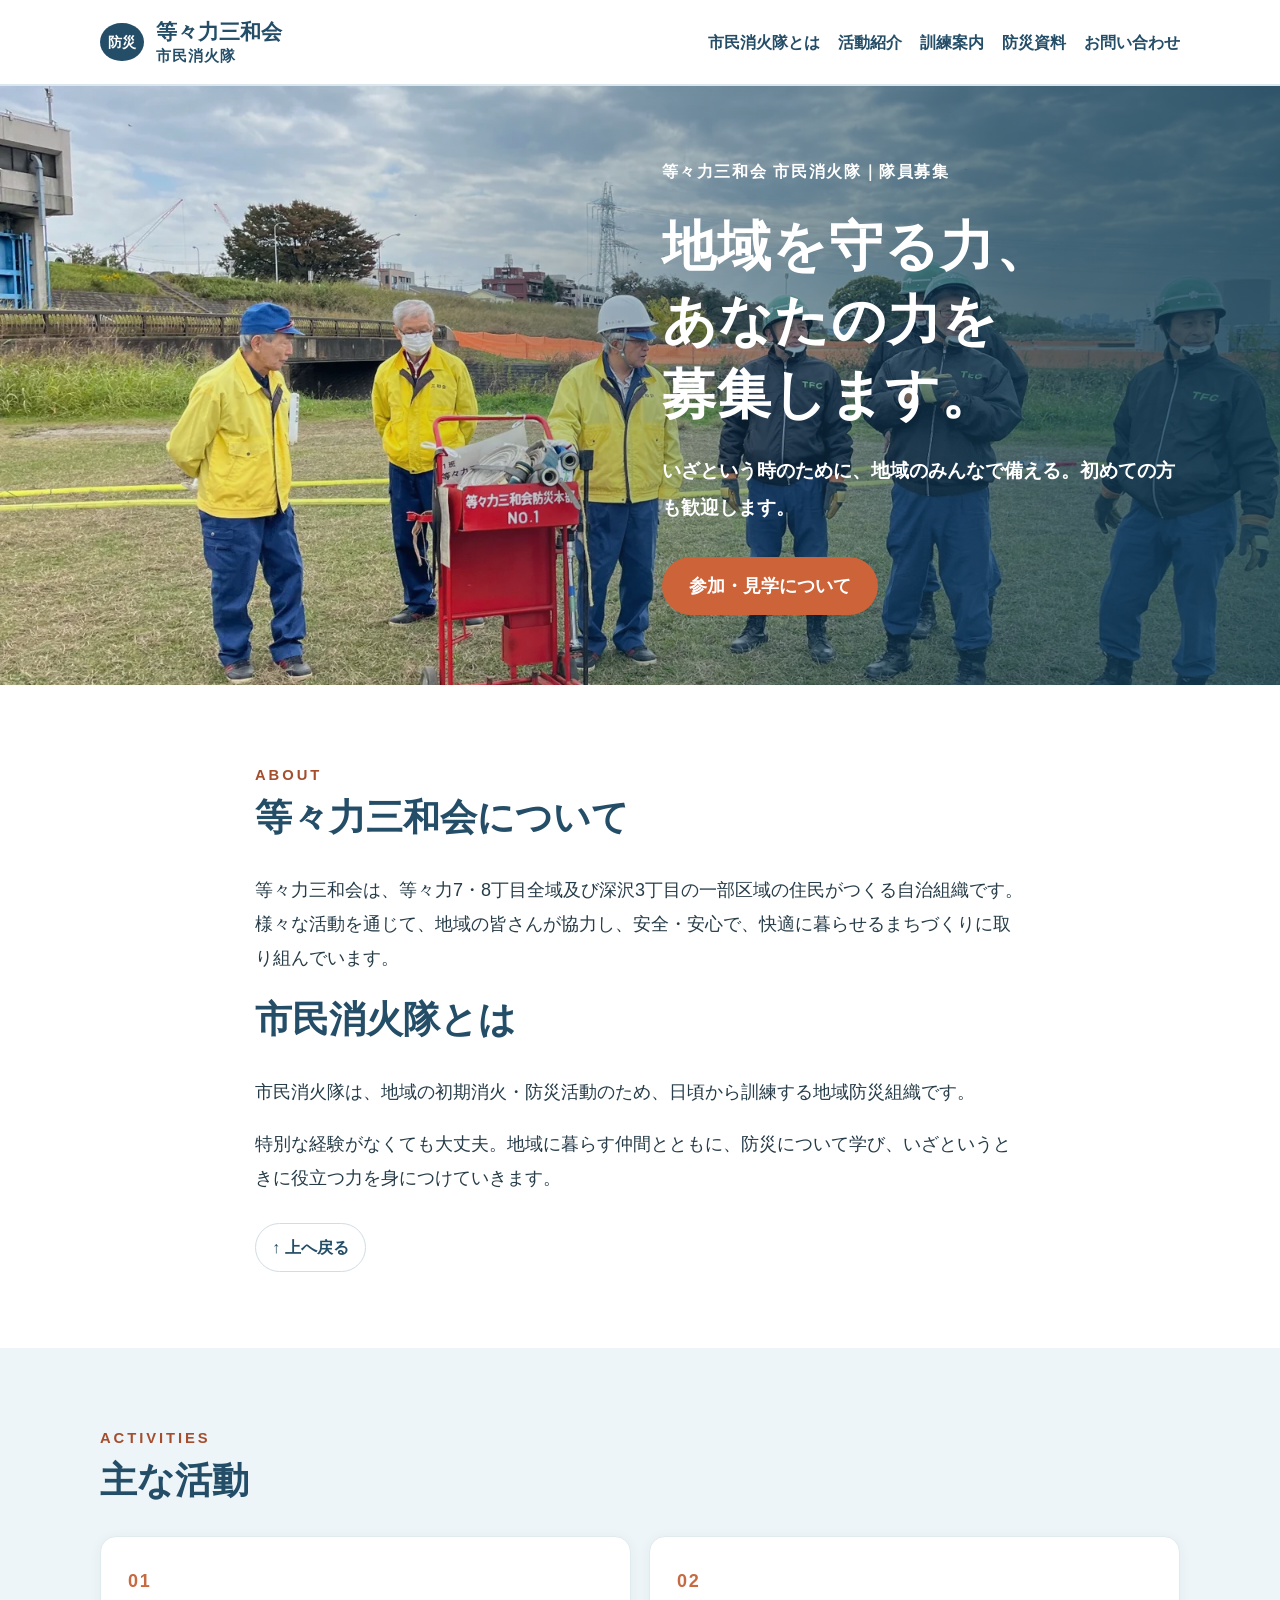
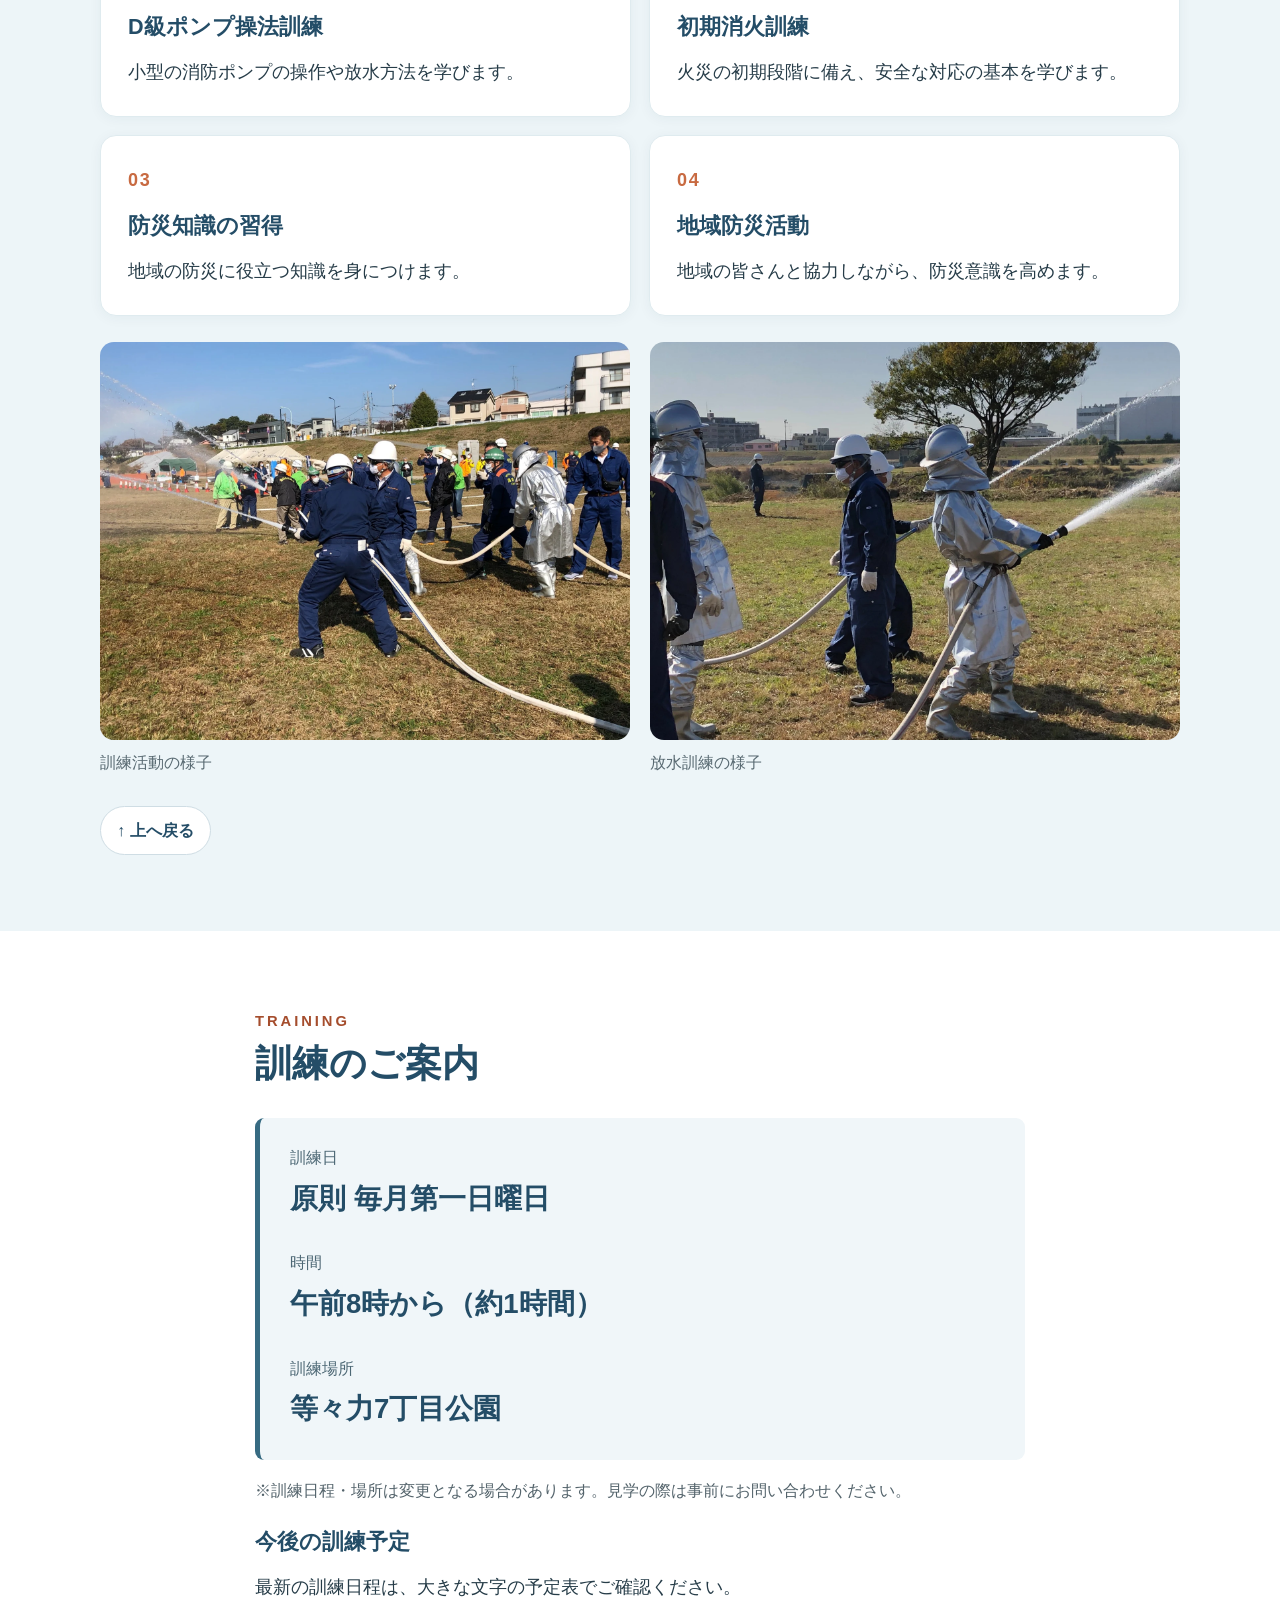
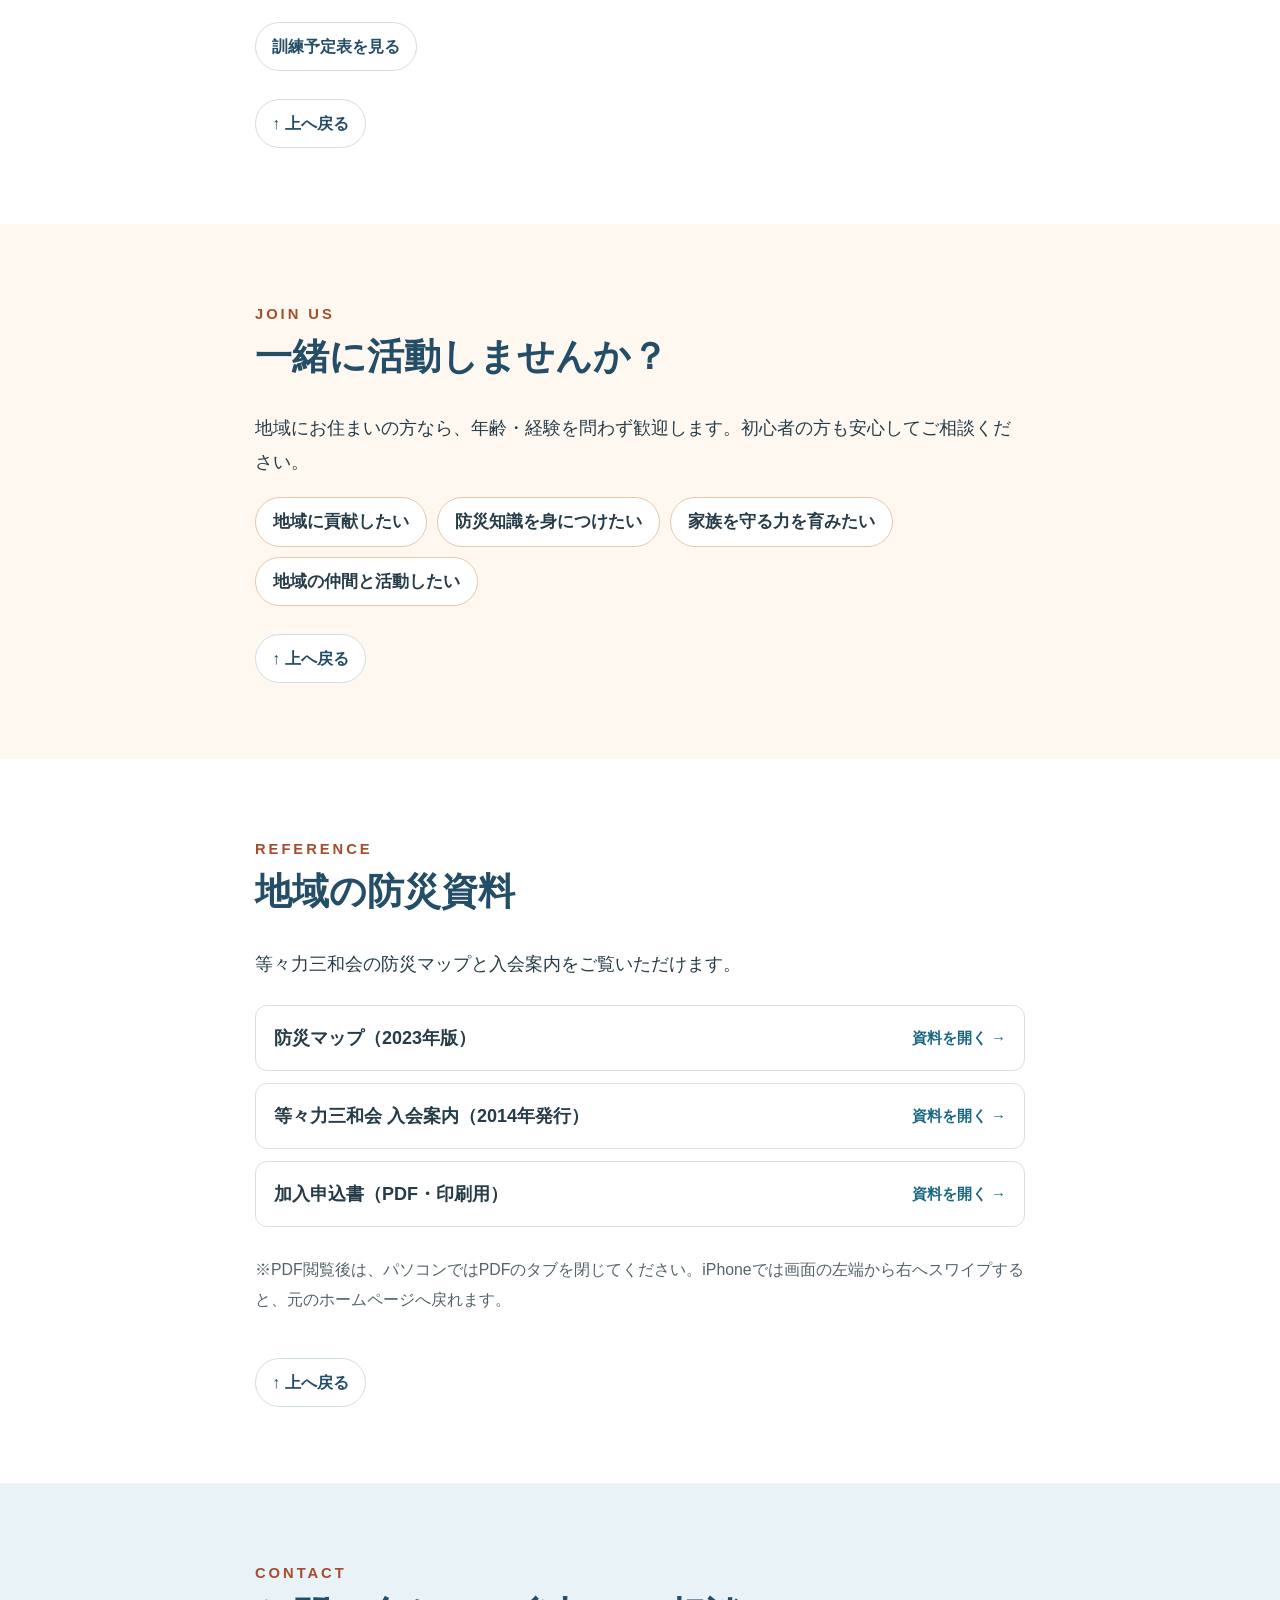
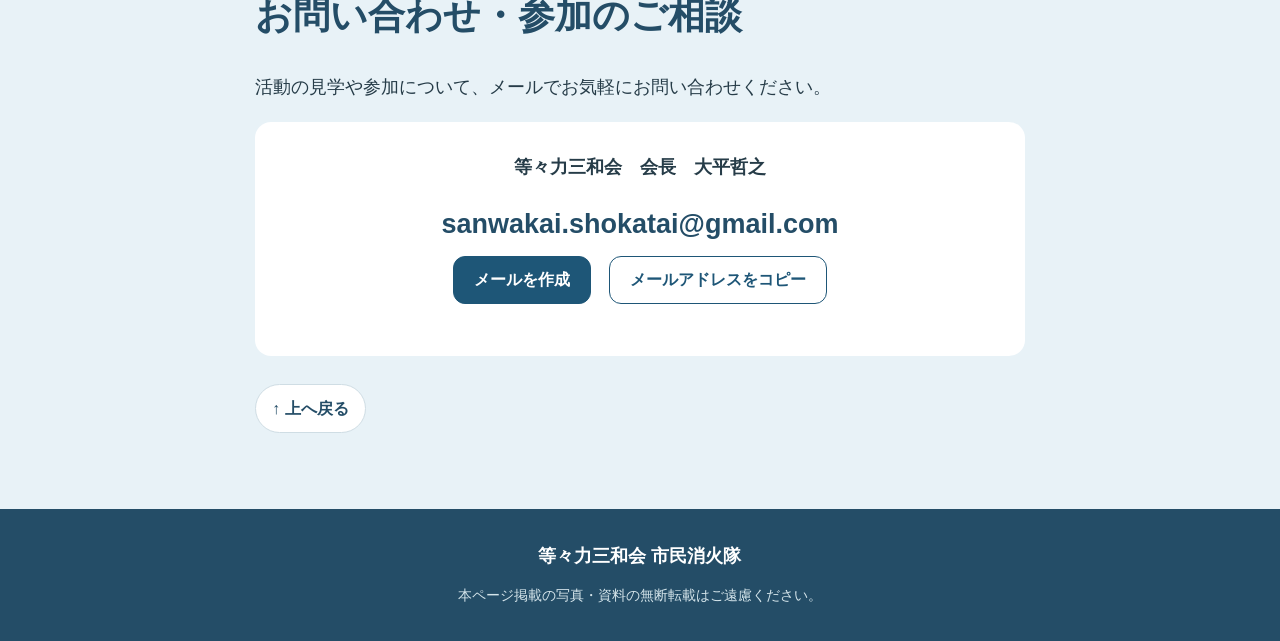
==== commit e16a2a78: "加入申込書リンクを復旧・訓練予定表を維持" ====
--- a/index.html
+++ b/index.html
@@ -125,10 +125,9 @@
     
   <a href="materials/防災マップ.pdf" target="_blank" rel="noopener">防災マップ（2023年版）<span>資料を開く →</span></a>
   <a href="materials/入会案内.pdf" target="_blank" rel="noopener">等々力三和会 入会案内（2014年発行）<span>資料を開く →</span></a>
+  <a href="materials/加入申込書.pdf" target="_blank" rel="noopener">加入申込書（PDF・印刷用）<span>資料を開く →</span></a>
 
-  
   <p class="note">※PDF閲覧後は、パソコンではPDFのタブを閉じてください。iPhoneでは画面の左端から右へスワイプすると、元のホームページへ戻れます。</p>
-
 
   </div>
   <p class="backline"><a class="back-button" href="#page-top">↑ 上へ戻る</a></p>
